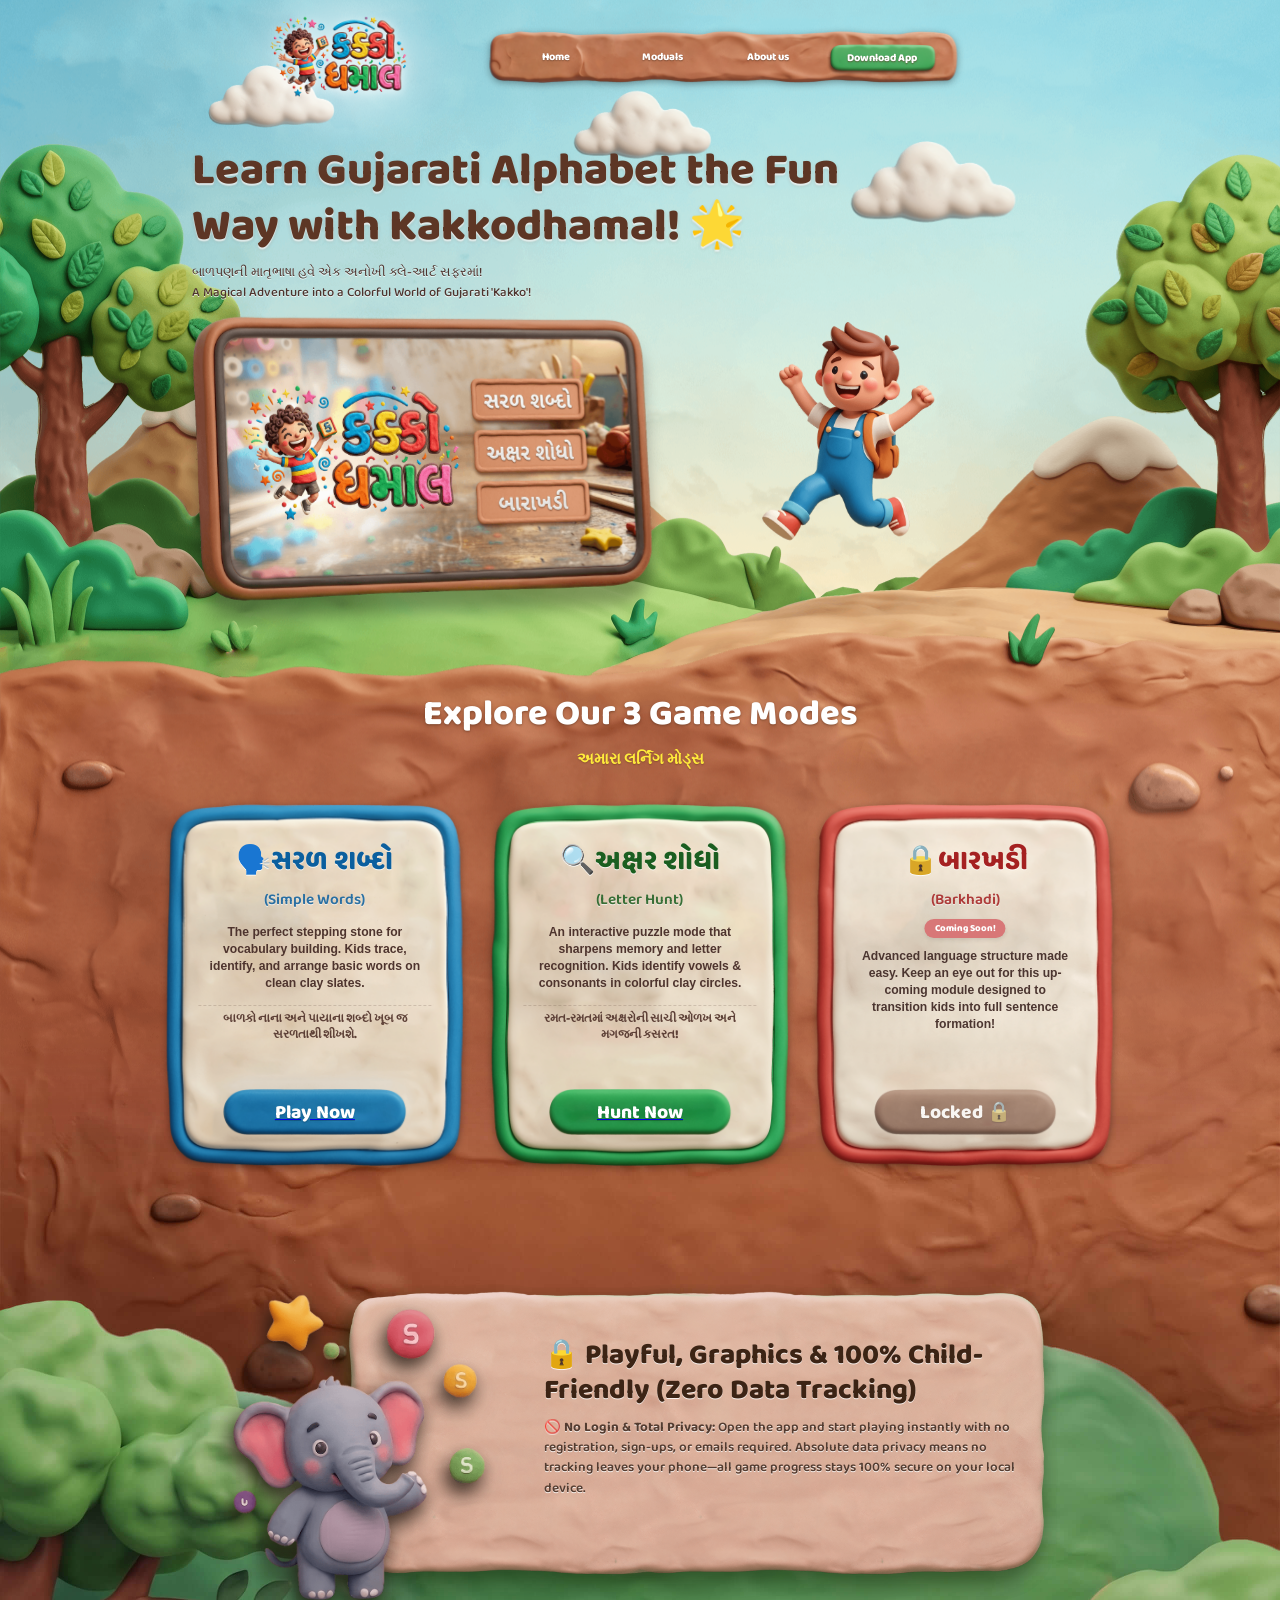
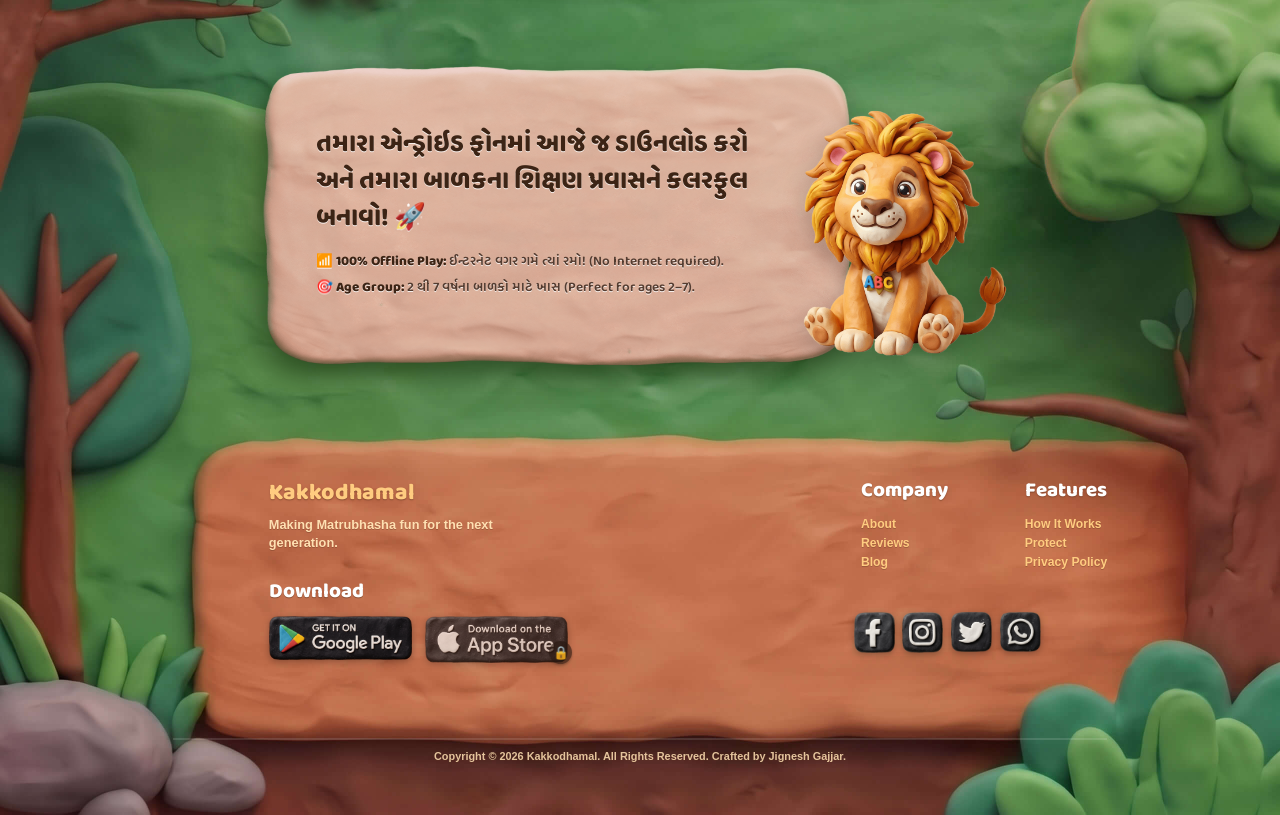
==== index.html @ 2f7b5f33 "pc all files" ====
<!DOCTYPE html>
<html lang="gu">

<head>
  <meta charset="UTF-8">
  <meta name="viewport" content="width=device-width, initial-scale=1.0">
  <title>Kakkodhamal - Gujarati Alphabet Learning</title>
  <link rel="preconnect" href="https://fonts.googleapis.com">
  <link rel="preconnect" href="https://fonts.gstatic.com" crossorigin>
  <link
    href="https://fonts.googleapis.com/css2?family=Baloo+Bhai+2:wght@600;800&family=Baloo+2:wght@600;800&display=swap"
    rel="stylesheet">
  <link rel="stylesheet" href="style.css?v=23">
</head>

<body>
  <!-- Back to Top Arrow (Sticky/Floating at Viewport Top) -->
  <a href="#site-container" class="back-to-top-arrow" aria-label="Back to home page">
    <svg viewBox="0 0 24 24" fill="none" stroke="currentColor" stroke-width="3" stroke-linecap="round" stroke-linejoin="round">
      <path d="M18 15l-6-6-6 6"/>
    </svg>
  </a>

  <!-- Main layout container centered in the page -->
  <div id="site-container">

    <!-- Zone 0: Header Container -->
    <div id="header-container">
      <!-- Logo on the left, completely outside the brown clay bar -->
      <a href="#site-container" class="header-logo-link">
        <img src="images/logo.png" alt="Kakkodhamal Logo" class="logo-img">
      </a>

      <!-- Navigation Bar (the brown clay bar) on the right -->
      <header id="navbar">
        <img src="images/header navigation bar.png" alt="Navbar Background" class="nav-bg">

        <!-- Navigation Links inside the brown bar -->
        <nav class="nav-links">
          <a href="#site-container" class="nav-item">
            <img src="images/seceted word.png" alt="Selected Background" class="nav-item-bg">
            <span class="nav-item-text">Home</span>
          </a>

          <a href="#zone-bottom" class="nav-item">
            <img src="images/seceted word.png" alt="Selected Background" class="nav-item-bg">
            <span class="nav-item-text">Moduals</span>
          </a>

          <a href="#about" class="nav-item">
            <img src="images/seceted word.png" alt="Selected Background" class="nav-item-bg">
            <span class="nav-item-text">About us</span>
          </a>

          <a href="#footer" class="nav-item download-btn">
            <img src="images/HN bar join.png" alt="Download Background" class="nav-item-bg">
            <span class="nav-item-text download-text">Download App</span>
          </a>
        </nav>
      </header>
    </div>

    <!-- Zone 1: Sky Hero Section (Background sky and clouds) -->
    <section id="zone-sky" class="parallax-section">
      <!-- Sky Background -->
      <img src="images/sky top.png" alt="Sky Background" class="sky-bg parallax-layer" data-speed-y="0.1"
        data-speed-x="0.05">

      <!-- Back Content Wrapper (Clouds behind terrains) -->
      <div class="content-wrapper back-content" id="cloud-container"></div>
    </section>

    <!-- Sky Foreground Layer (Stacked on top of Earth Section / Middle Panel) -->
    <div id="sky-foreground-container">
      <!-- Left Terrain (landscape / hills with trees) -->
      <img src="images/land 02 copy 7.png" alt="Left Terrain" class="terrain-left parallax-layer" data-speed-y="0.15"
        data-speed-x="0.08">

      <!-- Right Terrain (hill with single tree) -->
      <img src="images/Layer 25.png" alt="Right Terrain" class="terrain-right parallax-layer" data-speed-y="0.15"
        data-speed-x="0.08">

      <!-- Transition Overlay to cover the joint -->
      <img src="images/Middle Panel 2.png" alt="Clay Border Transition" class="bottom-transition-overlay parallax-layer"
        data-speed-y="0.11" data-speed-x="0.06">

      <!-- Front Content Wrapper (Frame and Boy in front of terrains) -->
      <div class="content-wrapper front-content">
        <!-- Left Side Clay Frame Wrapper -->
        <div class="tab-frame-wrap parallax-layer" data-speed-y="0.08" data-speed-x="0.04">
          <img src="images/tab-1.png" alt="Landscape Frame" class="tab-frame">
        </div>

        <!-- Hero Headline Wrapper -->
        <div class="hero-title-wrap parallax-layer" data-speed-y="0.07" data-speed-x="0.035">
          <h1 class="hero-title">Learn Gujarati Alphabet the Fun Way with Kakkodhamal! 🌟</h1>
        </div>

        <!-- Hero Sub-headline Wrapper -->
        <div class="hero-subtitle-wrap parallax-layer" data-speed-y="0.05" data-speed-x="0.025">
          <p class="hero-subtitle">બાળપણની માતૃભાષા હવે એક અનોખી ક્લે-આર્ટ સફરમાં!<br>A Magical Adventure into a
            Colorful World of Gujarati 'Kakko'!</p>
        </div>

        <!-- Jumping Boy Character Wrapper -->
        <div class="boy-char-wrap parallax-layer" data-speed-y="0.05" data-speed-x="0.03">
          <img src="images/boy 03.png" alt="Jumping Boy" class="boy-char">
        </div>
      </div>
    </div>

    <!-- Combined Zone 2 & 3: Bottom Section (Earth + Valley) -->
    <section id="zone-bottom">
      <img src="images/sec2&3.jpg" alt="Combined Bottom Background" class="bottom-bg">

      <!-- Section 2: Explore Our 3 Game Modes -->
      <div class="explore-sec">
        <h2 class="bottom-title">Explore Our 3 Game Modes</h2>
        <p class="bottom-subtitle">અમારા લર્નિંગ મોડ્સ</p>

        <div class="explore-grid">
          <!-- Card 1: Simple Words -->
          <div class="explore-card">
            <img src="images/explore/01 blue tab.png" alt="Simple Words Background" class="card-bg">
            <div class="card-inner-content">
              <h3 class="card-title blue-text">🗣️સરળ શબ્દો<br><span class="eng-sub">(Simple Words)</span></h3>
              <p class="card-body">The perfect stepping stone for vocabulary building. Kids trace, identify, and arrange
                basic words on clean clay slates.</p>
              <p class="card-hook">બાળકો નાના અને પાયાના શબ્દો ખૂબ જ સરળતાથી શીખશે.</p>
            </div>
            <a href="#play-words" class="card-btn">
              <img src="images/explore/01 blue tab button.png" alt="Play Button" class="card-btn-img">
              <span class="card-btn-text">Play Now</span>
            </a>
          </div>

          <!-- Card 2: Letter Hunt -->
          <div class="explore-card">
            <img src="images/explore/02 green tab.png" alt="Letter Hunt Background" class="card-bg">
            <div class="card-inner-content">
              <h3 class="card-title green-text">🔍અક્ષર શોધો<br><span class="eng-sub">(Letter Hunt)</span></h3>
              <p class="card-body">An interactive puzzle mode that sharpens memory and letter recognition. Kids identify
                vowels & consonants in colorful clay circles.</p>
              <p class="card-hook">રમત-રમતમાં અક્ષરોની સાચી ઓળખ અને મગજની કસરત!</p>
            </div>
            <a href="#letter-hunt" class="card-btn">
              <img src="images/explore/02 green tab button.png" alt="Hunt Button" class="card-btn-img">
              <span class="card-btn-text">Hunt Now</span>
            </a>
          </div>

          <!-- Card 3: Barkhadi (Locked) -->
          <div class="explore-card locked">
            <img src="images/explore/03 red tab.png" alt="Barkhadi Background" class="card-bg">
            <div class="card-inner-content">
              <h3 class="card-title red-text">🔒બારખડી<br><span class="eng-sub">(Barkhadi)</span></h3>
              <span class="status-badge">Coming Soon!</span>
              <p class="card-body">Advanced language structure made easy. Keep an eye out for this up-coming module
                designed to transition kids into full sentence formation!</p>
            </div>
            <div class="card-btn-disabled">
              <img src="images/explore/03 red tab button.png" alt="Coming Soon Button" class="card-btn-img">
              <span class="card-btn-text">Locked 🔒</span>
            </div>
          </div>
        </div>
      </div>


      <!-- Elephant & Owl Section (Callout) -->
      <div class="callout-sec" id="how-it-works">
        <!-- Background Panel -->
        <img src="images/explore/section 3.png" alt="Callout Background" class="callout-bg">

        <!-- Floating clay image on the left -->
        <div class="callout-images">
          <img src="images/explore/elephant.png" alt="Clay Elephant" class="elephant-img">
        </div>

        <!-- Text content on the right -->
        <div class="callout-text-block">
          <h2 class="callout-title">🔒 Playful, Graphics & 100% Child-Friendly (Zero Data Tracking)</h2>
          <p class="callout-body">🚫 <strong>No Login & Total Privacy:</strong> Open the app and start playing instantly
            with no registration, sign-ups, or emails required. Absolute data privacy means no tracking leaves your
            phone—all game progress stays 100% secure on your local device.</p>
        </div>
      </div>

      <!-- Valley Foreground Wrapper -->
      <div class="valley-wrapper" id="download">
        <!-- Center Content Card with Text -->
        <div class="valley-card-container">
          <img src="images/tab.png" alt="Content Card Background" class="valley-card-bg">
          <div class="valley-card-text">
            <h2 class="valley-card-title">તમારા એન્ડ્રોઇડ ફોનમાં આજે જ ડાઉનલોડ કરો અને તમારા બાળકના શિક્ષણ પ્રવાસને
              કલરફુલ બનાવો! 🚀</h2>
            <div class="valley-card-subtitle">
              <p class="subtitle-item">📶 <strong>100% Offline Play:</strong> ઈન્ટરનેટ વગર ગમે ત્યાં રમો! (No Internet
                required).</p>
              <p class="subtitle-item">🎯 <strong>Age Group:</strong> 2 થી 7 વર્ષના બાળકો માટે ખાસ (Perfect for ages
                2–7).</p>
            </div>
          </div>
        </div>

        <!-- Floating Clay Lion Mascot on the right -->
        <img src="images/clay_lion_1782195062534.png" alt="Clay Lion" class="valley-lion-img">
      </div>



      <!-- Footer Section -->
      <footer id="footer" class="site-footer">
        <div class="footer-top">
          <!-- Brand Column -->
          <div class="footer-brand-col">
            <h3 class="footer-brand-title">Kakkodhamal</h3>
            <p class="footer-brand-desc">Making Matrubhasha fun for the next generation.</p>
            
            <!-- Store Download Buttons -->
            <div class="footer-download-section">
              <h4 class="download-title">Download</h4>
              <div class="download-buttons">
                <a href="#download-google-play" class="download-btn-link">
                  <img src="images/explore/play store.png" alt="Get it on Google Play" class="store-btn-img">
                </a>
                <a class="download-btn-link locked" aria-label="App Store download currently locked">
                  <img src="images/explore/app store.png" alt="Download on the App Store" class="store-btn-img">
                  <span class="store-lock-badge">🔒</span>
                </a>
              </div>
            </div>
          </div>
          
          <!-- Menu Columns & Social Links -->
          <div class="footer-menu-cols">
            <div class="footer-links-grid">
              <!-- Company -->
              <div class="footer-col">
                <h4 class="footer-col-title">Company</h4>
                <a href="#about" class="footer-link">About</a>
                <a href="#reviews" class="footer-link">Reviews</a>
                <a href="#blog" class="footer-link">Blog</a>
              </div>
              
              <!-- Features -->
              <div class="footer-col">
                <h4 class="footer-col-title">Features</h4>
                <a href="#how-it-works" class="footer-link">How It Works</a>
                <a href="#protect" class="footer-link">Protect</a>
                <a href="#privacy" class="footer-link">Privacy Policy</a>
              </div>
            </div>
            
            <!-- Social Media Section -->
            <div class="footer-social-section">
              <a href="https://facebook.com" target="_blank" rel="noopener noreferrer" class="social-link-item">
                <img src="images/explore/FB.png" alt="Facebook">
              </a>
              <a href="https://instagram.com" target="_blank" rel="noopener noreferrer" class="social-link-item">
                <img src="images/explore/Insta.png" alt="Instagram">
              </a>
              <a href="https://x.com" target="_blank" rel="noopener noreferrer" class="social-link-item">
                <img src="images/explore/X.png" alt="X">
              </a>
              <a href="https://whatsapp.com" target="_blank" rel="noopener noreferrer" class="social-link-item">
                <img src="images/explore/WTS.png" alt="WhatsApp">
              </a>
            </div>
          </div>
        </div>

        <!-- Bottom copyright -->
        <div class="footer-bottom">
          <div class="footer-divider"></div>
          <p class="copyright-text">Copyright © 2026 Kakkodhamal. All Rights Reserved. Crafted by Jignesh Gajjar.</p>
        </div>
      </footer>
    </section>



  </div>

  <!-- About Us Popup Modal -->
  <div id="about-popup" class="popup-overlay">
    <div class="popup-card">
      <img src="images/tab.png" alt="Popup Background" class="popup-bg">
      <button id="close-popup" class="popup-close-btn" aria-label="Close popup">&times;</button>
      <div class="popup-content">
        <h2 class="popup-title">🧱 About Us (અમારા વિશે)</h2>
        <div class="popup-scroll-area">
          <p class="popup-body"><strong>કક્કો ધમાલ (Kakkodhamal)</strong> એ માત્ર એક ગેમ નથી, પણ બાળકોને તેમની માતૃભાષા સાથે જોડવાનો એક અનોખો પ્રયાસ છે. અમે ડિજિટલ સ્ક્રીન ટાઈમને અર્થપૂર્ણ લર્નિંગ ટાઈમમાં બદલવા માંગીએ છીએ.</p>
          
          <div class="popup-section">
            <h4 class="popup-section-title">🎯 અમારો હેતુ (Our Mission)</h4>
            <p class="popup-section-body">આજના ડિજિટલ યુગમાં બાળકો સરળતાથી, સુરક્ષિત રીતે અને રમતા રમતા શુદ્ધ ગુજરાતી ભાષા શીખી શકે તેવું વાતાવરણ પૂરું પાડવું.</p>
          </div>
          
          <div class="popup-section">
            <h4 class="popup-section-title">🎨 યુનિક ક્લે-આર્ટ સ્ટાઈલ (Unique Clay-Art Style)</h4>
            <p class="popup-section-body">એપ્લિકેશનના દરેક અક્ષરો અને પાત્રોને વાસ્તવિક પ્લે-ડોહ (Playdough) જેવો અહેસાસ આપવા માટે ખાસ 3D ક્લે-આર્ટ શૈલીમાં તૈયાર કરવામાં આવ્યા છે, જે બાળકોની કલ્પનાશક્તિને ખીલવે છે.</p>
          </div>
          
          <div class="popup-section">
            <h4 class="popup-section-title">🔒 સંપૂર્ણ સુરક્ષિત (100% Child-Safe)</h4>
            <p class="popup-section-body">કોઈ લોગ-ઈન નહીં, કોઈ ડેટા ટ્રેકિંગ નહીં અને કોઈ એડ્સ નહીં! બાળકો માટે તદ્દન સુરક્ષિત અને ઈન્ટરનેટ વગર (Offline) પણ ચાલે તેવી એક અનોખી શૈક્ષણિક એપ.</p>
          </div>
          
          <p class="popup-footer-text">અક્ષરોની આ કલરફુલ અને મનોરંજક સફરમાં તમારા બાળક સાથે જોડાઓ! 🚀</p>
        </div>
      </div>
    </div>
  </div>

  <!-- Privacy Policy Full-Page Modal -->
  <div id="privacy-popup" class="privacy-overlay">
    <div class="privacy-card">
      <button id="close-privacy" class="privacy-close-btn" aria-label="Close privacy policy">&times;</button>
      <div class="privacy-content">
        <h1 class="privacy-title">Privacy Policy for Kakko Dhamal</h1>
        <p class="privacy-date">Last Updated: June 26, 2026</p>
        
        <div class="privacy-scroll-area">
          <p class="privacy-intro">Kakko Dhamal ("we," "our," or "us") is committed to protecting the privacy of our users, especially young children. This Privacy Policy explains how we handle information in connection with our mobile application, Kakko Dhamal (the "App").</p>
          <p class="privacy-intro">Because our App is designed specifically for children, we take extra precautions to protect their safety and privacy online. We strictly adhere to Google Play’s Families Policy and applicable child protection regulations.</p>
          
          <div class="privacy-section">
            <h2 class="privacy-section-title">1. Information We Do Not Collect (Children's Privacy)</h2>
            <p class="privacy-section-body">Kakko Dhamal is designed strictly as a safe, family-friendly educational game for kids.</p>
            <p class="privacy-section-body"><strong>No Personal Data:</strong> We do not knowingly collect, store, or solicit any personally identifiable information (such as names, email addresses, phone numbers, or precise physical locations) from children.</p>
            <p class="privacy-section-body"><strong>No Personalized Ads Data:</strong> Because our app targets children, we explicitly disable the tracking of the Android Advertising Identifier (AAID) and do not pass any user-tracking data to ad networks.</p>
            <p class="privacy-section-body"><strong>No Account Creation:</strong> Children can play the entire app without creating an account or logging in.</p>
          </div>
          
          <div class="privacy-section">
            <h2 class="privacy-section-title">2. Information Collected Automatically</h2>
            <p class="privacy-section-body">To help us maintain the gaming experience, provide sound effects, and track progression milestones, the App processes minimal, non-personal technical data:</p>
            <p class="privacy-section-body"><strong>Local Game Progress:</strong> Your child's unlocked levels and simple words mastered are stored locally right on your Android device. This data stays on your device and is never uploaded to an external server. No scores or high scores are tracked or stored anywhere.</p>
            <p class="privacy-section-body"><strong>Device Performance Information:</strong> We may use standard anonymized operational tools (such as Google Play Console analytics) to review crashes or bugs. This information contains no personal data and is only used to maintain technical stability.</p>
          </div>
          
          <div class="privacy-section">
            <h2 class="privacy-section-title">3. Third-Party Services & Advertising</h2>
            <p class="privacy-section-body">To help keep this educational app free to use, we display limited, child-safe advertisements. We enforce strict safety measures to keep the workspace secure and distraction-free for children:</p>
            <p class="privacy-section-body"><strong>Strict "G" Content Rating:</strong> We only request contextual ads with a maximum content rating of G (General Audience). The ad content is filtered to ensure it is completely safe and appropriate for young children.</p>
            <p class="privacy-section-body"><strong>No Behavioral or Targeted Advertising:</strong> All personalized ads, interest-based tracking, and remarketing are entirely disabled. Ads are served purely based on the context of the app, not your child’s history.</p>
            <p class="privacy-section-body"><strong>Families Self-Certified Ad Networks:</strong> We only use Google Play Self-Certified Ads SDKs (such as Google AdMob configured for child-directed treatment). These providers may process non-personal data—such as ad impressions, clicks, and basic usage data—purely for operational purposes like ad frequency capping and fraud detection.</p>
            <p class="privacy-section-body"><strong>External Links:</strong> Any functional external links (such as a link to rate us on the Play Store) or ad-click destinations are secured behind an adult-gated parental control mechanism to prevent accidental navigation by children.</p>
          </div>
          
          <div class="privacy-section">
            <h2 class="privacy-section-title">4. Data Retention and Security</h2>
            <p class="privacy-section-body">Since we do not collect personal information, we do not store personal data on external cloud servers. All gameplay progression lives directly within the App storage on your physical device. If you delete or clear the App cache from your device settings, your local progress data will be permanently removed.</p>
          </div>
          
          <div class="privacy-section">
            <h2 class="privacy-section-title">5. Changes to This Privacy Policy</h2>
            <p class="privacy-section-body">We may update our Privacy Policy from time to time to align with new feature releases or regulatory changes. We encourage parents to periodically review this page for any updates.</p>
          </div>
          
          <div class="privacy-section">
            <h2 class="privacy-section-title">6. Contact Us</h2>
            <p class="privacy-section-body">If you have any questions or feedback regarding this Privacy Policy or our child-safety practices, please contact us at:</p>
            <p class="privacy-section-body"><strong>Email:</strong> <a href="mailto:hello.kakkodhamaal@gmail.com">hello.kakkodhamaal@gmail.com</a></p>
            <p class="privacy-section-body"><strong>Location:</strong> Ahmedabad, Gujarat, India</p>
          </div>
          
          <p class="privacy-footer-note">અક્ષરોની આ કલરફુલ અને મનોરંજક સફરમાં તમારા બાળક સાથે જોડાઓ! 🚀</p>
        </div>
      </div>
    </div>
  </div>

  <script src="app.js?v=20"></script>
</body>

</html>
---- style.css ----
/* Custom Premium Styling for Kakkodhamal Website */

/* Reset & Base Styles */
* {
  box-sizing: border-box;
  margin: 0;
  padding: 0;
}

html {
  overflow-y: scroll;
  /* Forces custom scrollbar on viewport */
  overflow-x: hidden;
  scroll-behavior: smooth;
}

body {
  margin: 0;
  padding: 0;
  overflow: visible;
  /* Prevents body from creating a second scrollbar */
  background-color: #87d2e3;
  /* Sky blue background */
  font-family: 'Outfit', 'Inter', system-ui, -apple-system, sans-serif;
  color: #3e2723;
}

/* Custom Scrollbar - Clay themed */
::-webkit-scrollbar {
  width: 14px;
}

::-webkit-scrollbar-track {
  background: #b2ebf2;
}

::-webkit-scrollbar-thumb {
  background: #a1887f;
  border-radius: 7px;
  border: 3px solid #b2ebf2;
}

::-webkit-scrollbar-thumb:hover {
  background: #8d6e63;
}

/* Main Site Container - Full width to prevent side gaps */
#site-container {
  width: 100%;
  margin: 0;
  position: relative;
  background-color: transparent;
}

/* Center container wrapper for 100% scale content alignment */
.content-wrapper {
  width: 100%;
  height: 100%;
  position: absolute;
  left: 0;
  top: 0;
  bottom: 0;
}

.back-content {
  z-index: 1;
}

.front-content {
  z-index: 5;
}

/* Zone 0: Header Container */
#header-container {
  position: absolute;
  left: 50%;
  top: 1.2vw;
  transform: translateX(-50%);
  width: 59vw;
  /* Reduced from 68vw to reduce gap between logo and navbar */
  max-width: 98%;
  display: flex;
  align-items: center;
  justify-content: space-between;
  z-index: 100;
}

.header-logo-link {
  width: 12vw;
  /* Scaled down from 13.5vw */
  aspect-ratio: 1380 / 752;
  display: block;
  transition: transform 0.25s cubic-bezier(0.175, 0.885, 0.32, 1.275);
}

.header-logo-link:hover {
  transform: scale(1.06) rotate(-1deg);
}

.logo-img {
  width: 100%;
  height: 100%;
  display: block;
  object-fit: contain;
  filter: drop-shadow(0 0.1vw 3vw rgba(255, 255, 255, 0.95)) drop-shadow(0 0.2vw 0.4vw rgba(255, 255, 255, 0.8));
}

#navbar {
  position: relative;
  width: 43vw;
  /* Scaled down from 51vw to reduce size and item gaps */
  aspect-ratio: 2296 / 216;
  background-color: transparent;
}

.nav-bg {
  position: absolute;
  left: 4%;
  top: 0;
  width: 85%;
  height: 100%;
  pointer-events: none;
  filter: drop-shadow(0 0.2vw 0.3vw rgba(0, 0, 0, 0.35));
}

.nav-links {
  position: absolute;
  left: -2%;
  right: 5%;
  top: 50%;
  transform: translateY(-50%);
  height: 100%;
  display: flex;
  align-items: center;
  justify-content: center;
  gap: 3vw;
  /* ADJUST THIS VALUE to increase or decrease the spacing between menu items */
  z-index: 102;
}

.nav-item {
  position: relative;
  display: inline-flex;
  align-items: center;
  justify-content: center;
  height: 72%;
  aspect-ratio: 281 / 155;
  text-decoration: none;
  font-family: 'Baloo Bhai 2', 'Baloo 2', 'Nunito', sans-serif;
  font-weight: 800;
  color: #ffffff;
  font-size: 0.85vw;
  /* Adjusted down from 1vw for the new smaller scale */
  text-shadow: 0 0.08vw 0.12vw rgba(90, 50, 30, 0.6);
  cursor: pointer;
  transition: transform 0.25s cubic-bezier(0.175, 0.885, 0.32, 1.275);
}

.nav-item:hover {
  transform: scale(1.08);
}

.nav-item:active {
  transform: scale(0.95);
}

.nav-item.download-btn {
  height: 64%;
  aspect-ratio: 345 / 137;
  top: 0.18vw;
}

.nav-item-bg {
  position: absolute;
  left: 1;
  top: 1;
  width: 130%;
  height: 130%;
  pointer-events: none;
  object-fit: contain;
  z-index: 1;
}

/* Hide pressed well background by default for regular links */
.nav-item:not(.download-btn) .nav-item-bg {
  opacity: 0;
  transition: opacity 0.2s ease;
}

/* Show pressed well background on hover */
.nav-item:not(.download-btn):hover .nav-item-bg {
  opacity: 1;
}

.nav-item-text {
  position: relative;
  z-index: 2;
  margin-top: -0vw;
  /* fine-tune vertical centering on clay background */
}

.download-text {
  margin-top: -0.25vw;
}

/* Zone 1: Sky Hero Section */
#zone-sky {
  position: relative;
  width: 100%;
  height: auto;
  aspect-ratio: 2560 / 1460;
  /* Proportional scale height based on width */
  overflow: hidden;
  z-index: 1;
  /* Kept behind Middle Panel to avoid blue sky background overlap */
  background-color: #87d2e3;
}

/* Sky Foreground Layer Container (stacked in front of Middle Panel) */
#sky-foreground-container {
  position: absolute;
  left: 0;
  top: 0;
  width: 100%;
  height: auto;
  aspect-ratio: 2560 / 1460;
  pointer-events: none;
  /* Let clicks pass through to Middle Panel */
  z-index: 12;
  /* Between Middle Panel (10) and Valley (20) */
  /* overflow: visible to allow transition overlay to extend below the sky boundary */
}

.sky-bg {
  position: absolute;
  left: 50%;
  top: 0;
  transform: translateX(-50%);
  width: 100%;
  height: 86%;
  object-fit: cover;
  z-index: 0;
  pointer-events: none;
  will-change: transform;
}

/* Dynamic Clouds */
.dynamic-cloud {
  position: absolute;
  pointer-events: none;
  z-index: 1;
  will-change: transform;
}

/* Left Side Clay Frame Wrapper */
.tab-frame-wrap {
  position: absolute;
  left: 15%;
  /* Shifted right to match the red box */
  top: 45%;
  /* Shifted down to match the red box */
  width: 35.957%;
  /* 70% of natural width */
  height: 38.884%;
  /* 70% of natural height */
  z-index: 2;
  pointer-events: auto;
  /* Clickable elements inside the wrapper */
}

/* Left Side Clay Frame Image */
.tab-frame {
  width: 100%;
  height: 100%;
  display: block;
  filter: drop-shadow(0 1.5vw .6vw rgba(0, 0, 0, 0.3));
  will-change: transform;
  animation: frameBob 5s ease-in-out infinite;
}

@keyframes frameBob {

  0%,
  100% {
    transform: translateY(0);
  }

  50% {
    transform: translateY(-1.5%);
  }
}

/* Terrain Layers */
.terrain-left {
  position: absolute;
  left: 0;
  bottom: 0;
  width: 88.125%;
  /* Responsive width */
  height: 77.123%;
  /* Responsive height */
  z-index: 3;
  pointer-events: none;
}

.terrain-right {
  position: absolute;
  right: 0;
  bottom: 0;
  width: 57.148%;
  /* Responsive width */
  height: 75.753%;
  /* Responsive height */
  z-index: 4;
  pointer-events: none;
}

@keyframes treeSwayLeft {

  0%,
  100% {
    transform: rotate(0deg) skewX(0deg);
  }

  50% {
    transform: rotate(0.6deg) skewX(0.3deg);
  }
}

@keyframes treeSwayRight {

  0%,
  100% {
    transform: rotate(0deg) skewX(0deg);
  }

  50% {
    transform: rotate(-0.5deg) skewX(-0.25deg);
  }
}

/* Boy Character Wrapper */
.boy-char-wrap {
  position: absolute;
  right: 27%;
  /* Shifted left to match the yellow outline */
  bottom: 25%;
  /* Raised higher up the slope */
  width: 13.508%;
  /* 70% of natural width */
  height: 29.966%;
  /* 70% of natural height */
  z-index: 5;
  pointer-events: auto;
  /* Clickable elements inside the wrapper */
}

/* Boy Character Image */
.boy-char {
  width: 100%;
  height: 100%;
  display: block;
  transform-origin: bottom center;
  animation: boyBounce 2.8s ease-in-out infinite;
  will-change: transform;
}

@keyframes boyBounce {

  0%,
  100% {
    transform: translateY(0) scaleY(1) scaleX(1);
  }

  42% {
    transform: translateY(-8%) scaleY(1.03) scaleX(0.98);
  }

  50% {
    transform: translateY(-9%) scaleY(1.01) scaleX(0.99);
  }

  58% {
    transform: translateY(-8%) scaleY(0.99) scaleX(1.01);
  }

  92% {
    transform: translateY(0) scaleY(0.95) scaleX(1.04);
    /* Squash slightly on landing */
  }
}

/* Combined Zone 2 & 3: Bottom Section (Earth + Valley) */
#zone-bottom {
  position: relative;
  width: 100%;
  height: auto;
  aspect-ratio: 2560 / 3550;
  /* Proportional scaling for sec2&3.jpg (2560x3550) */
  margin-top: -7%;
  /* Proportional overlap with sky hero section */
  z-index: auto;
  overflow: hidden;
}

.bottom-bg {
  position: relative;
  display: block;
  width: 100%;
  height: auto;
  z-index: 0;
  pointer-events: none;
}

.bottom-transition-overlay {
  position: absolute;
  left: 0;
  bottom: -36.3vw;
  /* Pushed down to overlap Section 2 and a little bit more of Section 1 */
  width: 100%;
  height: auto;
  aspect-ratio: 2560 / 1130;
  z-index: 10;
  /* Stacked on top of terrains (3, 4) but behind front content (15) */
  pointer-events: none;
  will-change: transform;
}

.valley-wrapper {
  position: absolute;
  left: 0;
  bottom: 0;
  width: 100%;
  height: 55%;
  /* Covers the bottom valley portion */
  pointer-events: none;
  z-index: 20;
}

.valley-card-container {
  position: absolute;
  left: 43%;
  transform: translateX(-50%);
  top: 22%;
  width: 50.8%;
  /* Reduced from 77.6% by 50% */
  height: auto;
  aspect-ratio: 2000 / 1071;
  z-index: 22;
  display: flex;
  align-items: center;
  justify-content: center;
}

.valley-card-bg {
  position: absolute;
  left: 0;
  top: 0;
  width: 100%;
  height: 100%;
  object-fit: fill;
  z-index: 1;
  pointer-events: none;
}

.valley-card-text {
  position: relative;
  z-index: 2;
  width: 72%;
  /* Stays inside the clay card border */
  display: flex;
  flex-direction: column;
  align-items: flex-start;
  margin-top: -2.5vw;
  /* Shift up to reduce the top gap */
}

.valley-card-title {
  font-family: 'Baloo Bhai 2', 'Baloo 2', sans-serif;
  font-weight: 800;
  font-size: 2vw;
  /* Perfectly balanced for the 38.8vw card */
  color: #3c2415;
  /* Warm deep clay brown */
  line-height: 1.45;
  text-align: left;
  text-shadow: 0 0.05vw 0.05vw rgba(255, 255, 255, 0.8);
  margin-bottom: 1.2vw;
}

.valley-card-subtitle {
  display: flex;
  flex-direction: column;
  gap: 0.6vw;
  align-items: flex-start;
  /* Left align the bullets for a clean list layout */
  width: 100%;
  padding-left: vw;
  /* Align nicely inside the border */
}

.subtitle-item {
  font-family: 'Baloo Bhai 2', 'Baloo 2', 'Nunito', sans-serif;
  font-weight: 600;
  font-size: 1.05vw;
  /* Slightly smaller for subtitle hierarchy */
  color: #543c30;
  /* Medium-dark clay brown */
  line-height: 1.4;
  text-shadow: 0 0.05vw 0.05vw rgba(255, 255, 255, 0.8);
  text-align: left;
}

.subtitle-item strong {
  color: #3c2415;
  /* Darker brown for bold parts */
  font-weight: 800;
}

@keyframes cardFloat {

  0%,
  100% {
    transform: translate(-50%, 0);
  }

  50% {
    transform: translate(-50%, -1.5%);
  }
}

.valley-left-tree {
  position: absolute;
  left: -1%;
  bottom: 65%;
  width: 22.295%;
  /* Reduced from 34.3% by 35% (Increased by 30% from 17.15%) */
  height: 40.2272%;
  /* Reduced from 61.888% by 35% (Increased by 30% from 30.944%) */
  z-index: 25;
  pointer-events: none;
  transform-origin: bottom left;
  animation: treeSwayLeft 16s ease-in-out infinite;
  will-change: transform;
}

.valley-right-tree {
  position: absolute;
  right: -1%;
  bottom: 0%;
  width: 30.5625%;
  /* Reduced from 40.75% by 25% (Increased by 50% from 20.375%) */
  height: 81.15%;
  /* Reduced from 108.2% by 25% (Increased by 50% from 54.1%) */
  z-index: 25;
  pointer-events: none;
  transform-origin: top right;
  animation: treeSwayRight 13s ease-in-out infinite;
  will-change: transform;
}



/* Cursor Sparkles (Gujarati Characters) */
.sparkle-particle {
  position: absolute;
  pointer-events: none;
  font-size: 24px;
  font-weight: bold;
  color: #fff;
  text-shadow: 0 0 8px rgba(255, 255, 255, 0.8), 0 0 15px rgba(255, 152, 0, 0.6);
  z-index: 9999;
  will-change: transform, opacity;
  animation: particleFade 1s forwards ease-out;
}

@keyframes particleFade {
  0% {
    transform: translate(-50%, -50%) scale(0.5) rotate(0deg);
    opacity: 1;
  }

  100% {
    transform: translate(-50%, -120px) scale(1.5) rotate(180deg);
    opacity: 0;
  }
}

/* Page Splash Loading Screen */
#splash-screen {
  position: fixed;
  inset: 0;
  background-color: #5bb2c7;
  display: flex;
  justify-content: center;
  align-items: center;
  z-index: 99999;
  transition: opacity 0.8s ease-in-out;
}

.splash-content {
  text-align: center;
}

.splash-circle {
  width: 120px;
  height: 120px;
  border: 10px solid #a1887f;
  border-top: 10px solid #ffcc80;
  border-radius: 50%;
  animation: spin 1.2s linear infinite;
  box-shadow: 0 0 20px rgba(0, 0, 0, 0.15);
}

@keyframes spin {
  0% {
    transform: rotate(0deg);
  }

  100% {
    transform: rotate(360deg);
  }
}

/* Hero Headline & Sub-headline overlay styling */
.hero-title-wrap {
  position: absolute;
  left: 15%;
  top: 12vw;
  width: 54%;
  z-index: 6;
  pointer-events: auto;
  /* Allow text selection/clicks */
}

.hero-subtitle-wrap {
  position: absolute;
  left: 15%;
  top: 21.2vw;
  width: 54%;
  z-index: 6;
  pointer-events: auto;
  /* Allow text selection/clicks */
}

.hero-title {
  font-family: 'Baloo 2', sans-serif;
  font-weight: 1000;
  font-size: 3.5vw;
  line-height: 1.25;
  color: #5d3625;
  /* Warm clay brown */
  text-shadow: 0 0.1vw 0.1vw rgba(255, 255, 255, 0.7), 0 0.15vw 0.3vw rgba(90, 50, 30, 0.2);
}

.hero-subtitle {
  font-family: 'Baloo 2', 'Nunito', sans-serif;
  font-weight: 500;
  font-size: 1vw;
  line-height: 1.5;
  color: #4e342e;
  /* Darker clay brown for legibility */
  text-shadow: 0 0.05vw 0.05vw rgba(255, 255, 255, 0.8);
}

/* ==========================================
   ZONE 2 & 3: BOTTOM SECTION INNER STYLINGS
   ========================================== */


/* Elephant & Owl Callout Section */
.callout-sec {
  position: absolute;
  top: 50vw;
  left: 54%;
  transform: translateX(-50%);
  width: 58vw;
  /* Scaled down further to fit perfectly and create spacing */
  height: 25.7vw;
  /* Matches the 2.26 aspect ratio of section 3.png (58vw / 2.26 = 25.7vw) to prevent stretching */
  z-index: 15;
  display: flex;
  align-items: center;
  justify-content: space-between;
}

.callout-bg {
  position: absolute;
  left: 0;
  top: 0;
  width: 100%;
  height: 100%;
  object-fit: fill;
  /* Matches exact aspect ratio of callout-sec, so fill is correct and non-stretching */
  z-index: 1;
  pointer-events: none;
}

.callout-images {
  position: absolute;
  left: 0;
  top: 0;
  width: 100%;
  height: 100%;
  z-index: 2;
  pointer-events: none;
}

.elephant-img {
  position: absolute;
  left: -8.5vw;
  /* Adjusted left offset to keep the tree trunk anchored near the viewport edge */
  top: 0.5vw;
  /* Positioned nicely on the branch structure */
  width: 22.5vw;
  /* Proportionally scaled down relative to 58vw card width */
  height: auto;
  z-index: 11;
  filter: drop-shadow(0 8px 12px rgba(0, 0, 0, 0.15));
  animation: elephantFloat 6s ease-in-out infinite;
  pointer-events: none;
}

@keyframes elephantFloat {

  0%,
  100% {
    transform: translateY(0) rotate(0deg);
  }

  50% {
    transform: translateY(-0.6vw) rotate(0.5deg);
    /* Slightly gentler float for composite illustration */
  }
}

.callout-text-block {
  position: absolute;
  right: 3.5vw;
  /* Margin from right edge of card */
  top: 42%;
  /* Shifted up from 50% to reduce the top gap */
  transform: translateY(-50%);
  /* Centered vertically */
  width: 37vw;
  /* Spans leftward, leaving enough space for the elephant and pills */
  display: flex;
  flex-direction: column;
  align-items: flex-start;
  gap: 0.8vw;
  /* Tightened gap for scaled card */
  text-align: left;
  z-index: 2;
}

.callout-title {
  font-family: 'Baloo 2', sans-serif;
  font-weight: 800;
  font-size: 2.2vw;
  /* Increased relative size to make it look bigger and prominent */
  color: #3c2415;
  /* Warm deep clay brown */
  line-height: 1.25;
  text-shadow: 0 0.05vw 0.05vw rgba(255, 255, 255, 0.8);
}

.callout-body {
  font-family: 'Baloo 2', 'Nunito', sans-serif;
  font-weight: 600;
  font-size: 1.05vw;
  /* Increased relative size to make it look bigger and prominent */
  color: #543c30;
  /* Medium-dark clay brown */
  line-height: 1.5;
  text-shadow: 0 0.05vw 0.05vw rgba(255, 255, 255, 0.8);
}

/* Lion Banner Section */
.lion-banner-sec {
  position: absolute;
  top: 109vw;
  left: 7%;
  width: 86%;
  height: 15vw;
  z-index: 15;
  display: flex;
  align-items: center;
  justify-content: center;
  /* Center text block horizontally */
}

.valley-lion-img {
  position: absolute;
  right: 19vw;
  /* Offset to the right of the Section 4 card */
  top: 19vw;
  /* Vertically aligned with Section 4 card */
  width: 23vw;
  height: 23vw;
  z-index: 23;
  filter: drop-shadow(0 8px 12px rgba(0, 0, 0, 0.2));
  animation: lionFloat 5s ease-in-out infinite;
  pointer-events: none;
}

@keyframes lionFloat {

  0%,
  100% {
    transform: translateY(0) rotate(0deg);
  }

  50% {
    transform: translateY(-0.7vw) rotate(-1.5deg);
  }
}

.lion-text-block {
  width: 85%;
  display: flex;
  flex-direction: column;
  align-items: center;
  /* Center elements vertically/horizontally */
  gap: 0.4vw;
  text-align: center;
  /* Center text align */
}

.lion-title {
  font-family: 'Baloo 2', sans-serif;
  font-weight: 800;
  font-size: 2.1vw;
  color: #ffffff;
  text-shadow: 0 0.1vw 0.2vw rgba(90, 50, 30, 0.6);
}

.lion-body {
  font-family: 'Baloo 2', 'Nunito', sans-serif;
  font-weight: 600;
  font-size: 1.15vw;
  color: #ffe0b2;
  line-height: 1.45;
  text-shadow: 0 0.08vw 0.1vw rgba(90, 50, 30, 0.4);
}

/* Footer Section */
.site-footer {
  position: absolute;
  top: 111vw;
  /* Shifted up to place brand and links inside the clay banner */
  left: 7%;
  width: 86%;
  height: 25vw;
  /* Increased height so copyright stays at the bottom of the page */
  z-index: 15;
  display: flex;
  flex-direction: column;
  justify-content: space-between;
  padding: 1vw 6.5vw 1.5vw 6.5vw;
  /* Side padding pushes content inside the red boxes of the clay banner */
}

.footer-top {
  display: flex;
  justify-content: space-between;
  align-items: flex-start;
}

.footer-brand-col {
  width: 40%;
  text-align: left;
  padding-left: 7.5vw;
  /* Push the branding text further right to align inside the clay banner */
}

.footer-brand-title {
  font-family: 'Baloo 2', sans-serif;
  font-weight: 800;
  font-size: 1.8vw;
  color: #ffcc80;
  /* Golden cream color */
  text-shadow: 0 0.08vw 0.1vw rgba(90, 50, 30, 0.5);
  margin-bottom: 0.4vw;
}

.footer-brand-desc {
  font-family: 'Nunito', sans-serif;
  font-weight: 600;
  font-size: 1vw;
  color: #ffe0b2;
  line-height: 1.4;
  text-shadow: 0 0.05vw 0.05vw rgba(90, 50, 30, 0.3);
}

.footer-menu-cols {
  width: 50%;
  display: flex;
  flex-direction: column;
  align-items: flex-end;
  /* Align links and social icons to the right */
  gap: 1.8vw;
  /* Vertical spacing between links grid and social section */
}

.footer-links-grid {
  display: flex;
  justify-content: flex-end;
  gap: 6vw;
  width: 100%;
}

.footer-download-section {
  margin-top: 1.8vw;
}

.download-title {
  font-family: 'Baloo 2', sans-serif;
  font-weight: 800;
  font-size: 1.6vw;
  color: #ffffff;
  /* Dark brown clay color to match headings in card */
  margin-bottom: 0.6vw;
  text-shadow: 0 0.05vw 0.05vw rgba(90, 50, 30, 0.5);
  text-align: left;
}

.download-buttons {
  display: flex;
  gap: 1vw;
}

.download-btn-link {
  position: relative;
  display: block;
}

.download-btn-link.locked {
  cursor: not-allowed;
  opacity: 0.8;
  /* 80% opacity for locked state */
}

.download-btn-link.locked .store-btn-img {
  filter: saturate(0.65) drop-shadow(0 0.2vw 0.3vw rgba(0, 0, 0, 0.3));
  pointer-events: none;
}

.download-btn-link.locked .store-btn-img:hover {
  transform: none;
  /* Disable pop-up hover effect for locked store button */
}

.store-lock-badge {
  position: absolute;
  right: -0.3vw;
  top: 2vw;
  font-size: 1vw;
  background: rgba(0, 0, 0, 0.6);
  color: white;
  width: 1.8vw;
  height: 1.8vw;
  border-radius: 50%;
  display: flex;
  align-items: center;
  justify-content: center;
  box-shadow: 0 0.1vw 0.2vw rgba(0, 0, 0, 0.3);
  z-index: 2;
  pointer-events: none;
}

.store-btn-img {
  width: 11.2vw;
  /* Fits side-by-side perfectly in the 40% column */
  height: auto;
  display: block;
  transition: transform 0.25s cubic-bezier(0.175, 0.885, 0.32, 1.275);
  filter: drop-shadow(0 0.2vw 0.3vw rgba(0, 0, 0, 0.3));
}

.store-btn-img:hover {
  transform: scale(1.05) translateY(-0.1vw);
}

.footer-social-section {
  display: flex;
  gap: 0.6vw;
  /* Small gap between icons to match the mockup */
  justify-content: flex-end;
  margin-top: 1.5vw;
  /* Vertically aligns the top of the social icons with the top of the store buttons */
  padding-right: 5.2vw;
  /* Shifts the group to the left to align under the columns */
}

.social-link-item img {
  width: 3.2vw;
  /* Sized to match the height of the store buttons */
  height: auto;
  display: block;
  transition: transform 0.25s cubic-bezier(0.175, 0.885, 0.32, 1.275);
  filter: drop-shadow(0 0.2vw 0.3vw rgba(0, 0, 0, 0.3));
}

.social-link-item img:hover {
  transform: scale(1.08) translateY(-0.1vw);
}

.footer-col {
  display: flex;
  flex-direction: column;
  align-items: flex-start;
  gap: 0.4vw;
}

.footer-col-title {
  font-family: 'Baloo 2', sans-serif;
  font-weight: 800;
  font-size: 1.6vw;
  color: #ffffff;
  text-shadow: 0 0.08vw 0.1vw rgba(90, 50, 30, 0.5);
  margin-bottom: 0.4vw;
}

.footer-link {
  font-family: 'Nunito', sans-serif;
  font-weight: 600;
  font-size: 0.95vw;
  color: #ffcc80;
  text-decoration: none;
  text-shadow: 0 0.05vw 0.05vw rgba(90, 50, 30, 0.3);
  transition: color 0.2s ease, transform 0.2s ease;
}

.footer-link:hover {
  color: #ffffff;
  transform: translateX(0.15vw);
}

.footer-bottom {
  display: flex;
  flex-direction: column;
  gap: 0.8vw;
}

.footer-divider {
  width: 100%;
  height: 2px;
  background: rgba(255, 255, 255, 0.12);
}

.copyright-text {
  font-family: 'Nunito', sans-serif;
  font-weight: 600;
  font-size: 0.85vw;
  color: #ffe0b2;
  opacity: 0.85;
  text-align: center;
  text-shadow: 0 0.05vw 0.05vw rgba(90, 50, 30, 0.3);
}

.bottom-title {
  font-family: 'Baloo 2', sans-serif;
  font-weight: 800;
  font-size: 2.8vw;
  color: #ffffff;
  text-shadow: 0 0.1vw 0.2vw rgba(90, 50, 30, 0.6);
  margin-bottom: 0.3vw;
}

.bottom-subtitle {
  font-family: 'Baloo 2', 'Nunito', sans-serif;
  font-weight: 600;
  font-size: 1.25vw;
  color: #ffeb3b;
  /* Beautiful golden yellow clay color for subtitle */
  text-shadow: 0 0.08vw 0.1vw rgba(90, 50, 30, 0.4);
  margin-bottom: 2.5vw;
}

/* Back to Top Arrow Button - Sticky/Floating at Viewport Top */
.back-to-top-arrow {
  position: fixed;
  top: 0.5vw;
  left: 50%;
  transform: translateX(-50%) translateY(-4vw);
  /* Hide off-screen at top */
  opacity: 0;
  pointer-events: none;
  display: inline-flex;
  align-items: center;
  justify-content: center;
  width: 3.2vw;
  height: 3.2vw;
  color: #ffffff;
  background: transparent;
  border: none;
  box-shadow: none;
  transition: transform 0.35s cubic-bezier(0.175, 0.885, 0.32, 1.275),
    opacity 0.3s ease,
    color 0.2s ease;
  cursor: pointer;
  z-index: 1000;
  /* Float above nav elements and overlays */
}

.back-to-top-arrow.visible {
  opacity: 1;
  transform: translateX(-50%) translateY(0);
  pointer-events: auto;
}

.back-to-top-arrow svg {
  width: 1.8vw;
  height: 1.8vw;
  transition: transform 0.25s ease;
  filter: drop-shadow(0 0.1vw 0.2vw rgba(90, 50, 30, 0.8));
}

.back-to-top-arrow.visible:hover {
  transform: translateX(-50%) scale(1.15);
  color: #ffeb3b;
  /* Beautiful yellow clay highlights on hover */
}

.back-to-top-arrow:hover svg {
  transform: translateY(-0.15vw);
  filter: drop-shadow(0 0.15vw 0.3vw rgba(90, 50, 30, 0.95));
}

.back-to-top-arrow:active {
  transform: translateX(-50%) scale(0.92);
}

/* Section 2: Explore Our 3 Game Modes Stylings */
.explore-sec {
  position: absolute;
  top: 3.5vw;
  left: 50%;
  transform: translateX(-50%);
  width: 74vw;
  z-index: 15;
  text-align: center;
}

.explore-grid {
  display: grid;
  grid-template-columns: repeat(3, 1fr);
  gap: 2.2vw;
  margin-top: 1.5vw;
}

.explore-card {
  position: relative;
  width: 100%;
  aspect-ratio: 1239 / 1511;
  display: flex;
  flex-direction: column;
  align-items: center;
  justify-content: flex-start;
  padding: 1.8vw 1.5vw;
  border-radius: 24px;
  overflow: hidden;
  transition: transform 0.25s cubic-bezier(0.175, 0.885, 0.32, 1.275);
  filter: drop-shadow(0 0.2vw 0.3vw rgba(0, 0, 0, 0.35));
}

.explore-card:hover {
  transform: translateY(-0.5vw);
}

.explore-card.locked {
  filter: saturate(0.85) drop-shadow(0 0.2vw 0.3vw rgba(0, 0, 0, 0.35));
}

.explore-card .card-bg {
  position: absolute;
  left: 0;
  top: 0;
  width: 100%;
  height: 100%;
  object-fit: fill;
  z-index: 1;
  pointer-events: none;
}

.explore-card .card-inner-content {
  position: relative;
  z-index: 2;
  width: 100%;
  height: 78%;
  display: flex;
  flex-direction: column;
  align-items: center;
  gap: 0.6vw;
  text-align: center;
}

.card-title {
  font-family: 'Baloo Bhai 2', 'Baloo 2', sans-serif;
  font-weight: 800;
  font-size: 2.2vw;
  line-height: 1.25;
  margin-top: 1.3vw;
}

.blue-text {
  color: #0b5f9e;
  text-shadow: 0 0.05vw 0.05vw rgba(255, 255, 255, 0.8);
}

.green-text {
  color: #1b5e20;
  text-shadow: 0 0.05vw 0.05vw rgba(255, 255, 255, 0.8);
}

.red-text {
  color: #b71c1c;
  text-shadow: 0 0.05vw 0.05vw rgba(255, 255, 255, 0.8);
}

.eng-sub {
  font-size: 1.2vw;
  font-weight: 600;
  color: inherit;
  opacity: 0.85;
}

.status-badge {
  display: inline-block;
  background: #e57373;
  color: white;
  padding: 0.15vw 0.8vw;
  border-radius: 12px;
  font-family: 'Baloo 2', sans-serif;
  font-size: 0.75vw;
  font-weight: 800;
  box-shadow: 0 2px 4px rgba(0, 0, 0, 0.1);
  margin-top: -0.2vw;
}

.explore-card .card-body {
  font-family: 'Nunito', sans-serif;
  font-weight: 600;
  font-size: 0.95vw;
  color: #4e342e;
  line-height: 1.4;
  margin-top: 0.2vw;
  width: 84%;
  /* Shrink text area to prevent touching borders */
}

.explore-card .card-hook {
  font-family: 'Baloo 2', sans-serif;
  font-weight: 800;
  font-size: 0.95vw;
  color: #5d4037;
  line-height: 1.3;
  margin-top: 0.4vw;
  border-top: 1px dashed rgba(93, 64, 55, 0.2);
  padding-top: 0.4vw;
  width: 90%;
}

.explore-card .card-btn,
.explore-card .card-btn-disabled {
  position: absolute;
  bottom: 8.5%;
  left: 50%;
  transform: translateX(-50%);
  width: 61.5%;
  height: 12.9%;
  z-index: 3;
  display: flex;
  align-items: center;
  justify-content: center;
  cursor: pointer;
  transition: transform 0.2s ease;
}

.explore-card .card-btn:hover {
  transform: translateX(-50%) scale(1.05);
}

.explore-card .card-btn:active {
  transform: translateX(-50%) scale(0.95);
}

.explore-card .card-btn-disabled {
  cursor: not-allowed;
  filter: grayscale(0.5);
  opacity: 0.8;
}

.explore-card .card-btn-img {
  position: absolute;
  left: 0;
  top: 0;
  width: 100%;
  height: 100%;
  object-fit: fill;
}

.explore-card .card-btn-text {
  position: relative;
  z-index: 4;
  font-family: 'Baloo 2', sans-serif;
  font-weight: 800;
  font-size: 1.5vw;
  color: #ffffff;
  text-shadow: 0 0.08vw 0.1vw rgba(0, 0, 0, 0.2);
}

/* ==========================================
   ABOUT US POPUP MODAL STYLES
   ========================================== */
.popup-overlay {
  position: fixed;
  inset: 0;
  background-color: rgba(0, 0, 0, 0.55);
  backdrop-filter: blur(6px);
  display: flex;
  justify-content: center;
  align-items: center;
  z-index: 10000;
  /* Sit on top of everything */
  opacity: 0;
  pointer-events: none;
  transition: opacity 0.3s ease;
}

.popup-overlay.active {
  opacity: 1;
  pointer-events: auto;
}

.popup-card {
  position: relative;
  width: 64vw;
  /* Scaled up from 50vw for better readability and spacing */
  max-width: 90%;
  aspect-ratio: 2000 / 1071;
  /* Matches aspect-ratio of tab.png */
  display: flex;
  align-items: center;
  justify-content: center;
  transform: scale(0.85);
  transition: transform 0.35s cubic-bezier(0.175, 0.885, 0.32, 1.275);
}

.popup-overlay.active .popup-card {
  transform: scale(1);
}

.popup-bg {
  position: absolute;
  left: 0;
  top: 0;
  width: 100%;
  height: 100%;
  object-fit: fill;
  z-index: 1;
  pointer-events: none;
  filter: drop-shadow(0 0.8vw 1.5vw rgba(0, 0, 0, 0.3));
}

.popup-content {
  position: relative;
  z-index: 2;
  width: 82%;
  /* Safe zone inside clay borders */
  height: 80%;
  display: flex;
  flex-direction: column;
  color: #3c2415;
  text-shadow: 0 0.05vw 0.05vw rgba(255, 255, 255, 0.8);
  padding: 1vw 0.5vw;
}

.popup-title {
  font-family: 'Baloo Bhai 2', 'Baloo 2', sans-serif;
  font-weight: 800;
  font-size: 1.8vw;
  color: #3c2415;
  text-align: center;
  margin-bottom: 0.8vw;
  border-bottom: 2px dashed rgba(93, 64, 55, 0.2);
  padding-bottom: 0.4vw;
}

.popup-scroll-area {
  flex: 1;
  overflow-y: auto;
  padding-right: 0.8vw;
  display: flex;
  flex-direction: column;
  gap: 0.8vw;
}

/* Custom premium scrollbar for popup */
.popup-scroll-area::-webkit-scrollbar {
  width: 8px;
}

.popup-scroll-area::-webkit-scrollbar-track {
  background: rgba(93, 64, 55, 0.05);
  border-radius: 4px;
}

.popup-scroll-area::-webkit-scrollbar-thumb {
  background: #a1887f;
  border-radius: 4px;
}

.popup-body {
  font-family: 'Baloo 2', 'Nunito', sans-serif;
  font-weight: 600;
  font-size: 0.95vw;
  line-height: 1.45;
}

.popup-section {
  display: flex;
  flex-direction: column;
  gap: 0.1vw;
}

.popup-section-title {
  font-family: 'Baloo Bhai 2', 'Baloo 2', sans-serif;
  font-weight: 800;
  font-size: 1vw;
  color: #5d3625;
}

.popup-section-body {
  font-family: 'Baloo 2', 'Nunito', sans-serif;
  font-weight: 600;
  font-size: 0.9vw;
  line-height: 1.4;
  color: #543c30;
}

.popup-footer-text {
  font-family: 'Baloo Bhai 2', 'Baloo 2', sans-serif;
  font-weight: 800;
  font-size: 1vw;
  color: #3c2415;
  text-align: center;
  margin-top: 0.4vw;
  border-top: 1px dashed rgba(93, 64, 55, 0.2);
  padding-top: 0.6vw;
}

.popup-close-btn {
  position: absolute;
  right: 5%;
  top: 5%;
  width: 2.2vw;
  height: 2.2vw;
  border-radius: 50%;
  border: none;
  background: #d84315;
  /* Warm clay red-orange */
  color: white;
  font-size: 1.2vw;
  font-weight: bold;
  cursor: pointer;
  display: flex;
  align-items: center;
  justify-content: center;
  z-index: 10;
  box-shadow: 0 2px 5px rgba(0, 0, 0, 0.2);
  transition: transform 0.2s ease, background-color 0.2s ease;
}

.popup-close-btn:hover {
  transform: scale(1.1);
  background: #bf360c;
}

.popup-close-btn:active {
  transform: scale(0.9);
}

/* Modal Responsive adjustments */
@media (max-width: 768px) {
  .popup-card {
    width: 90vw;
    height: auto;
    aspect-ratio: auto;
    padding: 6vw 4vw;
    background: url('images/tab.png') no-repeat center center;
    background-size: 100% 100%;
  }

  .popup-bg {
    display: none;
  }

  .popup-content {
    width: 100%;
    height: auto;
  }

  .popup-title {
    font-size: 5vw;
    margin-bottom: 3vw;
  }

  .popup-body {
    font-size: 3.5vw;
  }

  .popup-section-title {
    font-size: 3.8vw;
  }

  .popup-section-body {
    font-size: 3.4vw;
  }

  .popup-footer-text {
    font-size: 3.8vw;
    margin-top: 2vw;
  }

  .popup-close-btn {
    width: 8vw;
    height: 8vw;
    font-size: 4vw;
    right: 2vw;
    top: 2vw;
  }
}

/* ==========================================
   PRIVACY POLICY FULL PAGE MODAL
   ========================================== */
.privacy-overlay {
  position: fixed;
  inset: 0;
  background-color: #ffffff;
  /* full page white as requested */
  z-index: 10005;
  /* Sit above the About modal */
  opacity: 0;
  pointer-events: none;
  transition: opacity 0.3s ease;
  display: flex;
  justify-content: center;
  align-items: flex-start;
  overflow-y: auto;
}

.privacy-overlay.active {
  opacity: 1;
  pointer-events: auto;
}

.privacy-card {
  position: relative;
  width: 100%;
  max-width: 800px;
  margin: 4vw auto;
  padding: 3vw 4vw;
  background: #ffffff;
  display: flex;
  flex-direction: column;
}

.privacy-close-btn {
  position: fixed;
  right: 4vw;
  top: 3vw;
  width: 3vw;
  height: 3vw;
  max-width: 45px;
  max-height: 45px;
  min-width: 35px;
  min-height: 35px;
  border-radius: 50%;
  border: 2px solid #3e2723;
  background: #ffffff;
  color: #3e2723;
  font-size: 1.8vw;
  font-weight: bold;
  cursor: pointer;
  display: flex;
  align-items: center;
  justify-content: center;
  box-shadow: 0 4px 10px rgba(0, 0, 0, 0.1);
  transition: transform 0.2s ease, background-color 0.2s ease, color 0.2s ease;
  z-index: 10010;
}

.privacy-close-btn:hover {
  transform: scale(1.1);
  background-color: #3e2723;
  color: #ffffff;
}

.privacy-content {
  width: 100%;
  color: #3e2723;
  text-align: left;
}

.privacy-title {
  font-family: 'Baloo 2', sans-serif;
  font-weight: 800;
  font-size: 2.5vw;
  line-height: 1.2;
  margin-bottom: 0.5vw;
  color: #3e2723;
}

.privacy-date {
  font-family: 'Nunito', sans-serif;
  font-weight: 600;
  font-size: 1vw;
  color: #8d6e63;
  margin-bottom: 2vw;
  border-bottom: 1px solid #e0e0e0;
  padding-bottom: 1vw;
}

.privacy-scroll-area {
  display: flex;
  flex-direction: column;
  gap: 1.5vw;
}

.privacy-intro {
  font-family: 'Nunito', sans-serif;
  font-weight: 500;
  font-size: 1.1vw;
  line-height: 1.6;
}

.privacy-section {
  display: flex;
  flex-direction: column;
  gap: 0.6vw;
}

.privacy-section-title {
  font-family: 'Baloo 2', sans-serif;
  font-weight: 800;
  font-size: 1.4vw;
  color: #5d4037;
  margin-top: 0.5vw;
}

.privacy-section-body {
  font-family: 'Nunito', sans-serif;
  font-weight: 500;
  font-size: 1.05vw;
  line-height: 1.55;
}

.privacy-section-body strong {
  font-weight: 700;
  color: #3e2723;
}

.privacy-section-body a {
  color: #0b5f9e;
  text-decoration: underline;
}

.privacy-footer-note {
  font-family: 'Baloo Bhai 2', 'Baloo 2', sans-serif;
  font-weight: 800;
  font-size: 1.2vw;
  color: #5d4037;
  text-align: center;
  border-top: 1px solid #e0e0e0;
  padding-top: 1.5vw;
  margin-top: 1vw;
}

/* Mobile responsive styling for privacy page */
@media (max-width: 768px) {
  .privacy-card {
    margin: 12vw auto 6vw auto;
    padding: 6vw 5vw;
  }

  .privacy-title {
    font-size: 6vw;
  }

  .privacy-date {
    font-size: 3.5vw;
  }

  .privacy-intro {
    font-size: 4vw;
  }

  .privacy-section-title {
    font-size: 4.5vw;
  }

  .privacy-section-body {
    font-size: 3.8vw;
  }

  .privacy-footer-note {
    font-size: 4.2vw;
  }

  .privacy-close-btn {
    font-size: 6vw;
    right: 5vw;
    top: 4vw;
  }
}
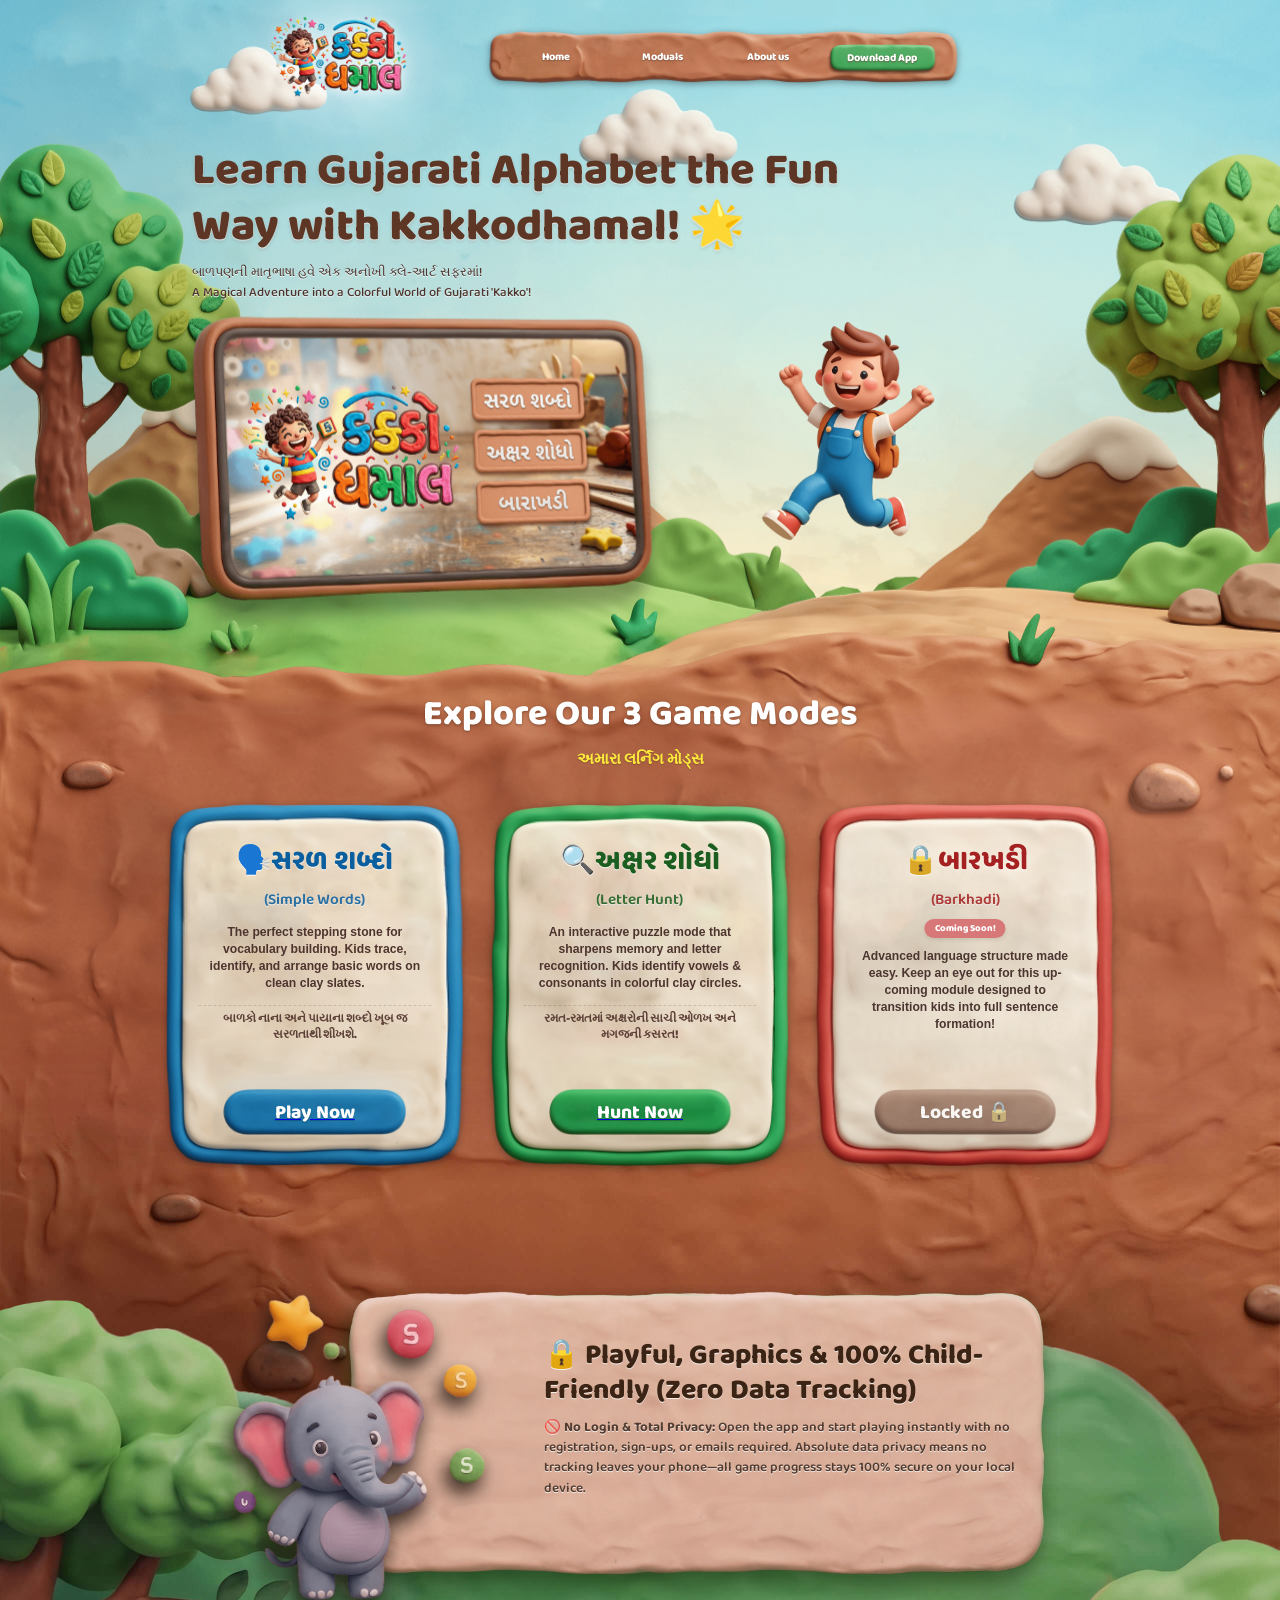
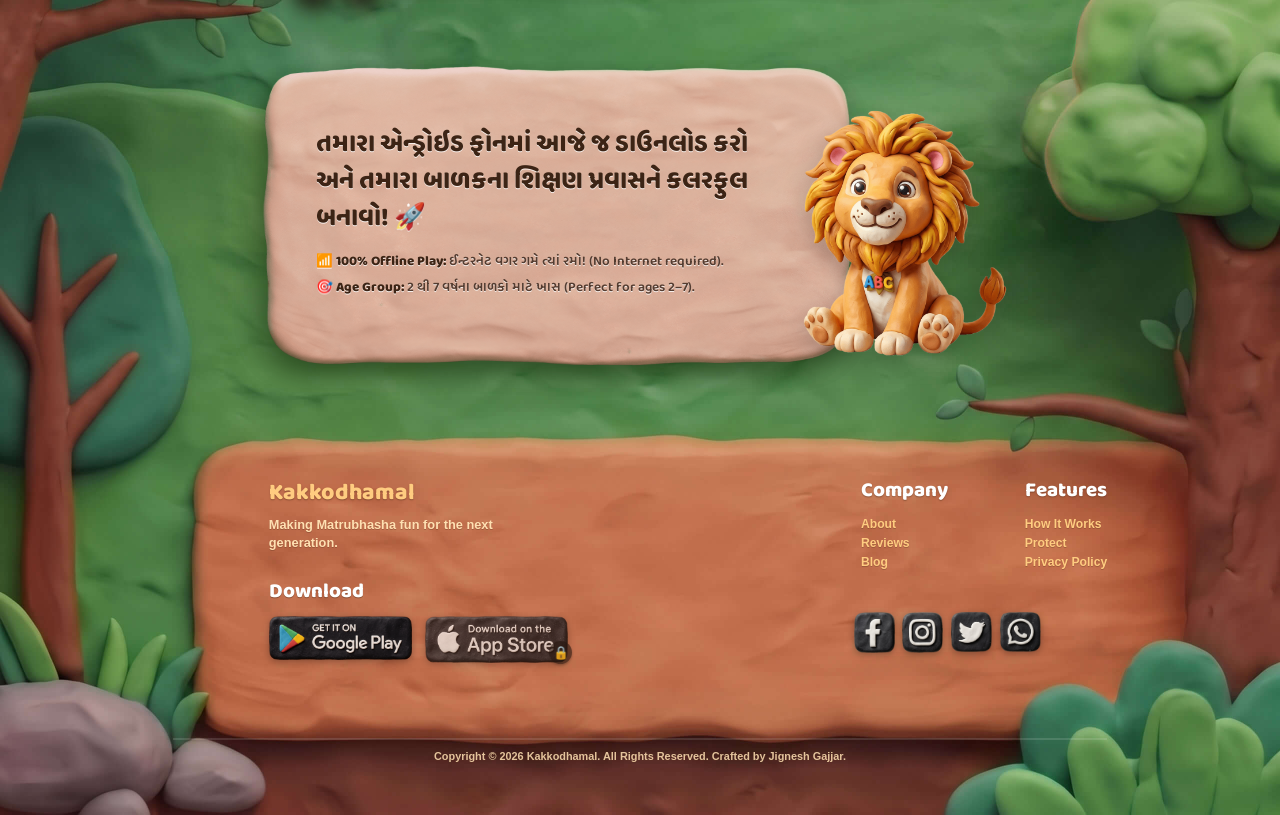
==== commit 26976849: "Add files via upload" ====
--- a/index.html
+++ b/index.html
@@ -248,7 +248,7 @@
                 <h4 class="footer-col-title">Features</h4>
                 <a href="#how-it-works" class="footer-link">How It Works</a>
                 <a href="#protect" class="footer-link">Protect</a>
-                <a href="#privacy" class="footer-link">Privacy Policy</a>
+                <a href="privacy.html" class="footer-link">Privacy Policy</a>
               </div>
             </div>
             
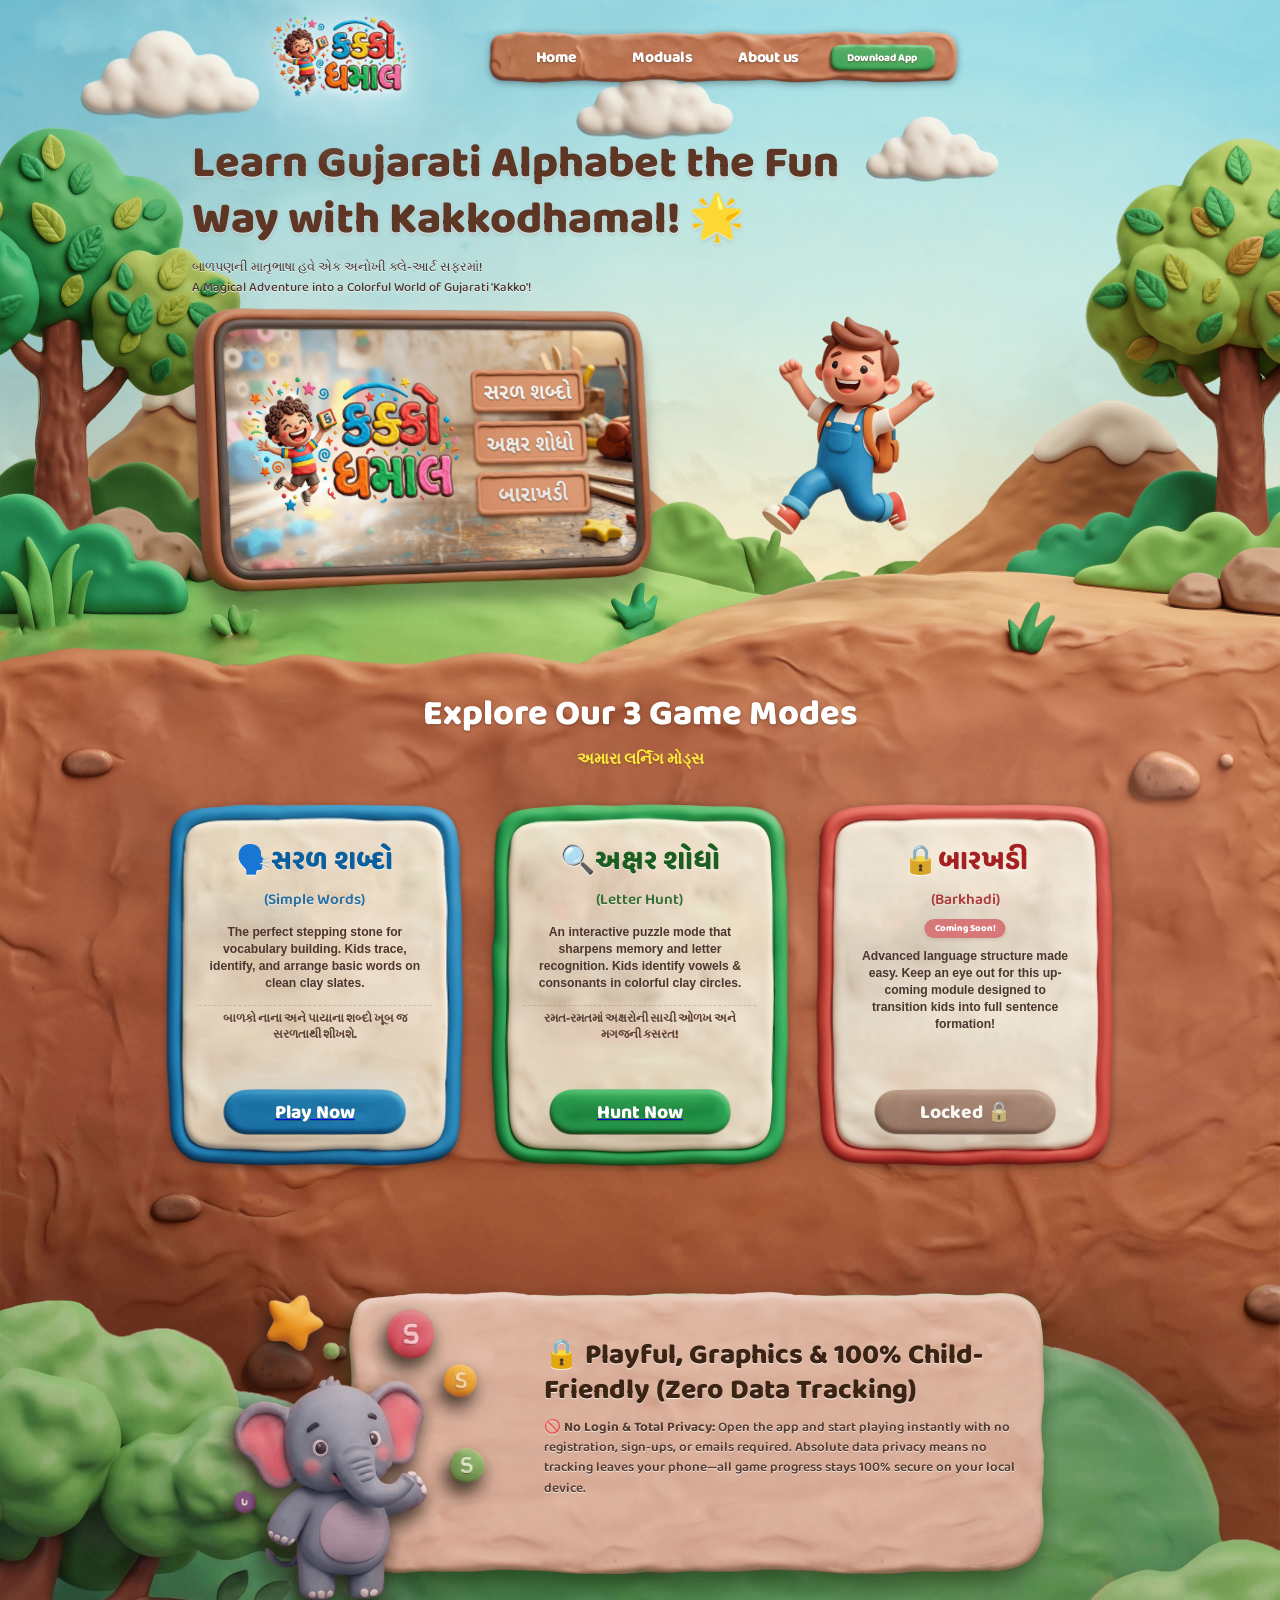
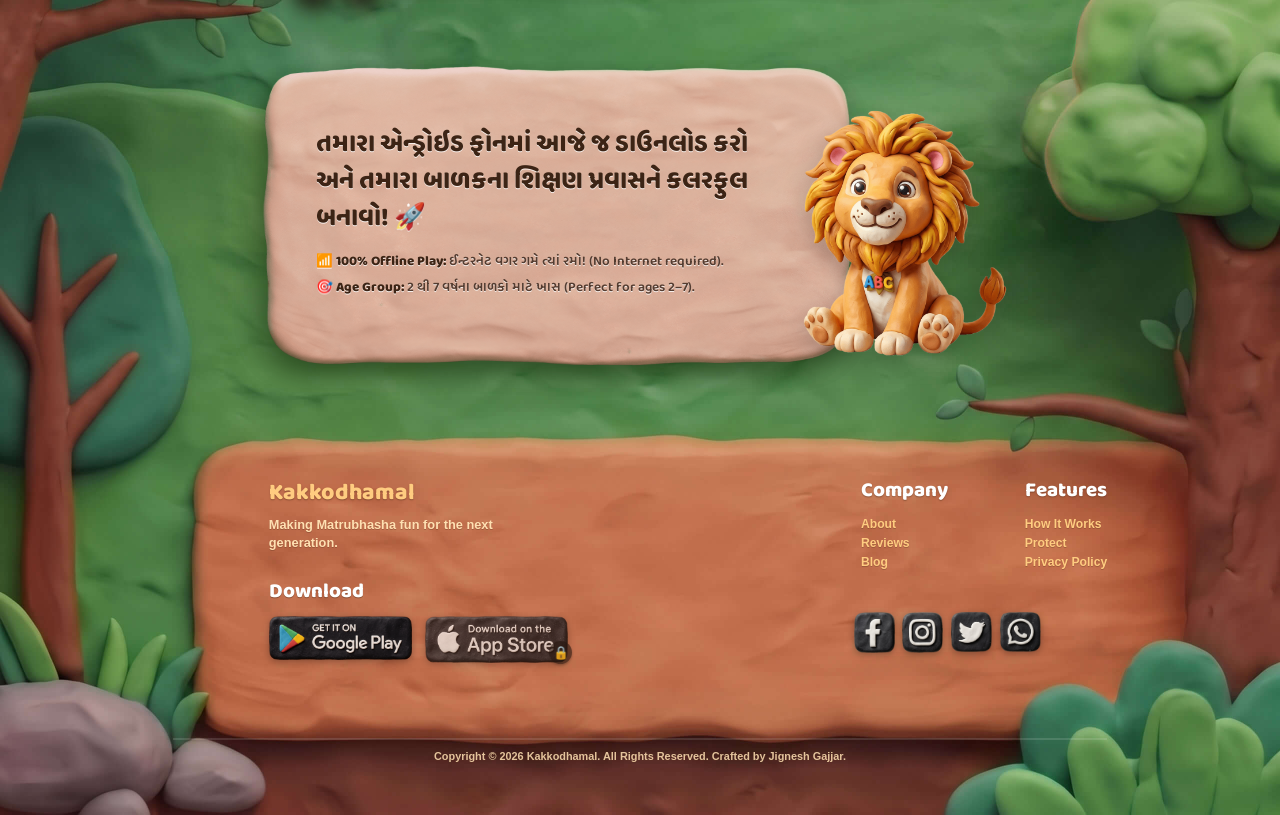
==== commit 3e20c492: "Add files via upload" ====
--- a/index.html
+++ b/index.html
@@ -10,7 +10,7 @@
   <link
     href="https://fonts.googleapis.com/css2?family=Baloo+Bhai+2:wght@600;800&family=Baloo+2:wght@600;800&display=swap"
     rel="stylesheet">
-  <link rel="stylesheet" href="style.css?v=23">
+  <link rel="stylesheet" href="style.css?v=34">
 </head>
 
 <body>
@@ -58,6 +58,13 @@
           </a>
         </nav>
       </header>
+
+      <!-- Mobile Hamburger Button -->
+      <button class="mobile-menu-btn" aria-label="Toggle Navigation Menu">
+        <span class="hamburger-line"></span>
+        <span class="hamburger-line"></span>
+        <span class="hamburger-line"></span>
+      </button>
     </div>
 
     <!-- Zone 1: Sky Hero Section (Background sky and clouds) -->
@@ -65,13 +72,12 @@
       <!-- Sky Background -->
       <img src="images/sky top.png" alt="Sky Background" class="sky-bg parallax-layer" data-speed-y="0.1"
         data-speed-x="0.05">
-
-      <!-- Back Content Wrapper (Clouds behind terrains) -->
-      <div class="content-wrapper back-content" id="cloud-container"></div>
     </section>
 
     <!-- Sky Foreground Layer (Stacked on top of Earth Section / Middle Panel) -->
     <div id="sky-foreground-container">
+      <!-- Back Content Wrapper (Clouds behind terrains) - Placed inside foreground container for correct mobile layering -->
+      <div class="content-wrapper back-content" id="cloud-container"></div>
       <!-- Left Terrain (landscape / hills with trees) -->
       <img src="images/land 02 copy 7.png" alt="Left Terrain" class="terrain-left parallax-layer" data-speed-y="0.15"
         data-speed-x="0.08">
@@ -318,61 +324,68 @@
     <div class="privacy-card">
       <button id="close-privacy" class="privacy-close-btn" aria-label="Close privacy policy">&times;</button>
       <div class="privacy-content">
-        <h1 class="privacy-title">Privacy Policy for Kakko Dhamal</h1>
-        <p class="privacy-date">Last Updated: June 26, 2026</p>
+        <h1 class="privacy-title">Privacy Policy</h1>
+        <p class="privacy-date">Last Updated: June 2026</p>
         
         <div class="privacy-scroll-area">
-          <p class="privacy-intro">Kakko Dhamal ("we," "our," or "us") is committed to protecting the privacy of our users, especially young children. This Privacy Policy explains how we handle information in connection with our mobile application, Kakko Dhamal (the "App").</p>
-          <p class="privacy-intro">Because our App is designed specifically for children, we take extra precautions to protect their safety and privacy online. We strictly adhere to Google Play’s Families Policy and applicable child protection regulations.</p>
-          
-          <div class="privacy-section">
-            <h2 class="privacy-section-title">1. Information We Do Not Collect (Children's Privacy)</h2>
-            <p class="privacy-section-body">Kakko Dhamal is designed strictly as a safe, family-friendly educational game for kids.</p>
-            <p class="privacy-section-body"><strong>No Personal Data:</strong> We do not knowingly collect, store, or solicit any personally identifiable information (such as names, email addresses, phone numbers, or precise physical locations) from children.</p>
-            <p class="privacy-section-body"><strong>No Personalized Ads Data:</strong> Because our app targets children, we explicitly disable the tracking of the Android Advertising Identifier (AAID) and do not pass any user-tracking data to ad networks.</p>
-            <p class="privacy-section-body"><strong>No Account Creation:</strong> Children can play the entire app without creating an account or logging in.</p>
-          </div>
-          
-          <div class="privacy-section">
-            <h2 class="privacy-section-title">2. Information Collected Automatically</h2>
-            <p class="privacy-section-body">To help us maintain the gaming experience, provide sound effects, and track progression milestones, the App processes minimal, non-personal technical data:</p>
-            <p class="privacy-section-body"><strong>Local Game Progress:</strong> Your child's unlocked levels and simple words mastered are stored locally right on your Android device. This data stays on your device and is never uploaded to an external server. No scores or high scores are tracked or stored anywhere.</p>
-            <p class="privacy-section-body"><strong>Device Performance Information:</strong> We may use standard anonymized operational tools (such as Google Play Console analytics) to review crashes or bugs. This information contains no personal data and is only used to maintain technical stability.</p>
-          </div>
-          
-          <div class="privacy-section">
-            <h2 class="privacy-section-title">3. Third-Party Services & Advertising</h2>
-            <p class="privacy-section-body">To help keep this educational app free to use, we display limited, child-safe advertisements. We enforce strict safety measures to keep the workspace secure and distraction-free for children:</p>
-            <p class="privacy-section-body"><strong>Strict "G" Content Rating:</strong> We only request contextual ads with a maximum content rating of G (General Audience). The ad content is filtered to ensure it is completely safe and appropriate for young children.</p>
-            <p class="privacy-section-body"><strong>No Behavioral or Targeted Advertising:</strong> All personalized ads, interest-based tracking, and remarketing are entirely disabled. Ads are served purely based on the context of the app, not your child’s history.</p>
-            <p class="privacy-section-body"><strong>Families Self-Certified Ad Networks:</strong> We only use Google Play Self-Certified Ads SDKs (such as Google AdMob configured for child-directed treatment). These providers may process non-personal data—such as ad impressions, clicks, and basic usage data—purely for operational purposes like ad frequency capping and fraud detection.</p>
-            <p class="privacy-section-body"><strong>External Links:</strong> Any functional external links (such as a link to rate us on the Play Store) or ad-click destinations are secured behind an adult-gated parental control mechanism to prevent accidental navigation by children.</p>
-          </div>
-          
-          <div class="privacy-section">
-            <h2 class="privacy-section-title">4. Data Retention and Security</h2>
-            <p class="privacy-section-body">Since we do not collect personal information, we do not store personal data on external cloud servers. All gameplay progression lives directly within the App storage on your physical device. If you delete or clear the App cache from your device settings, your local progress data will be permanently removed.</p>
-          </div>
-          
-          <div class="privacy-section">
-            <h2 class="privacy-section-title">5. Changes to This Privacy Policy</h2>
-            <p class="privacy-section-body">We may update our Privacy Policy from time to time to align with new feature releases or regulatory changes. We encourage parents to periodically review this page for any updates.</p>
+          <p class="privacy-intro">Welcome to Kakkodhamal, a fun and interactive Gujarati alphabet learning mobile application designed specifically for children. This Privacy Policy details how we treat information when you use our app.</p>
+          
+          <div class="privacy-section">
+            <h2 class="privacy-section-title">🛡️ Privacy Commitment</h2>
+            <p class="privacy-section-body">We prioritize your child's privacy. While Kakkodhamal does not directly collect, store, or transmit personal information, the app partner-integrates with third-party advertising providers to support the application.</p>
+          </div>
+          
+          <div class="privacy-section">
+            <h2 class="privacy-section-title">1. 100% Offline & Local Gameplay</h2>
+            <p class="privacy-section-body">Aside from fetching advertisements when an active internet connection is available, all learning progress, gameplay, and interactions remain stored 100% locally on your device.</p>
+          </div>
+          
+          <div class="privacy-section">
+            <h2 class="privacy-section-title">2. No Account Registration</h2>
+            <p class="privacy-section-body">There are no sign-ups, registrations, or profiles required to use our application. Children can start learning instantly without entering any personal identifiers, emails, names, or phone numbers.</p>
+          </div>
+          
+          <div class="privacy-section">
+            <h2 class="privacy-section-title">3. Advertising & Third-Party SDKs</h2>
+            <p class="privacy-section-body">To keep this app free, we display advertisements. We only partner with ad networks that support COPPA-compliant configurations for children's apps.</p>
+            <p class="privacy-section-body"><strong>Non-Personalized Ads Only:</strong> We explicitly configure our ad providers to serve non-personalized or contextually relevant ads to ensure children's behavior is not tracked across websites or apps.</p>
+            <p class="privacy-section-body">The ad networks may collect anonymous, technical device identifiers solely for ad frequency capping, contextual targeting, and fraud prevention.</p>
+          </div>
+          
+          <div class="privacy-section">
+            <h2 class="privacy-section-title">4. Children's Privacy Compliance (COPPA & Google Play Families)</h2>
+            <p class="privacy-section-body">Our app is designed to fully comply with the Children's Online Privacy Protection Act (COPPA) and Google Play Families Policies.</p>
+            <p class="privacy-section-body">We do not knowingly collect personal data from children under 13.</p>
+            <p class="privacy-section-body">All ad traffic is flagged as Child-Directed at the SDK level to disable behavioral tracking.</p>
+          </div>
+          
+          <div class="privacy-section">
+            <h2 class="privacy-section-title">5. Permissions</h2>
+            <p class="privacy-section-body">Depending on the ad network requirements, the app may utilize basic network access permissions (INTERNET and ACCESS_NETWORK_STATE) to fetch ads. It does not request access to sensitive features like your location, camera, microphone, or contacts.</p>
           </div>
           
           <div class="privacy-section">
             <h2 class="privacy-section-title">6. Contact Us</h2>
-            <p class="privacy-section-body">If you have any questions or feedback regarding this Privacy Policy or our child-safety practices, please contact us at:</p>
-            <p class="privacy-section-body"><strong>Email:</strong> <a href="mailto:hello.kakkodhamaal@gmail.com">hello.kakkodhamaal@gmail.com</a></p>
-            <p class="privacy-section-body"><strong>Location:</strong> Ahmedabad, Gujarat, India</p>
-          </div>
-          
-          <p class="privacy-footer-note">અક્ષરોની આ કલરફુલ અને મનોરંજક સફરમાં તમારા બાળક સાથે જોડાઓ! 🚀</p>
+            <p class="privacy-section-body">If you have any questions or feedback regarding this Privacy Policy or our advertising practices, please feel free to reach out to us at:</p>
+            <p class="privacy-section-body">✉️ <strong>Email:</strong> <a href="mailto:hello.kakkodhamaal@gmail.com">hello.kakkodhamaal@gmail.com</a></p>
+          </div>
         </div>
       </div>
     </div>
   </div>
 
-  <script src="app.js?v=20"></script>
+  <!-- Mobile Overlay Menu Drawer -->
+  <div id="mobile-menu-overlay" class="mobile-menu-overlay">
+    <button class="mobile-menu-close" id="close-mobile-menu" aria-label="Close Menu">&times;</button>
+    <div class="mobile-menu-content">
+      <a href="#site-container" class="mobile-nav-link">Home</a>
+      <a href="#zone-bottom" class="mobile-nav-link">Moduals</a>
+      <a href="#about" class="mobile-nav-link">About us</a>
+      <a href="#footer" class="mobile-nav-link mobile-download-btn">Download App</a>
+    </div>
+  </div>
+
+  <script src="app.js?v=26"></script>
 </body>
 
 </html>
--- a/style.css
+++ b/style.css
@@ -156,18 +156,34 @@
   transition: transform 0.25s cubic-bezier(0.175, 0.885, 0.32, 1.275);
 }
 
-.nav-item:hover {
-  transform: scale(1.08);
-}
-
-.nav-item:active {
-  transform: scale(0.95);
-}
-
+/* Regular links (Home, Moduals, About us) default to scaled up */
+.nav-item:not(.download-btn) {
+  transform: scale(1.45);
+}
+
+/* Regular links shrink on hover */
+.nav-item:not(.download-btn):hover {
+  transform: scale(1.15);
+}
+
+/* Regular links active pressed state */
+.nav-item:not(.download-btn):active {
+  transform: scale(1.0);
+}
+
+/* Download App button hover behaviors */
 .nav-item.download-btn {
   height: 64%;
   aspect-ratio: 345 / 137;
   top: 0.18vw;
+}
+
+.nav-item.download-btn:hover {
+  transform: scale(1.05);
+}
+
+.nav-item.download-btn:active {
+  transform: scale(0.95);
 }
 
 .nav-item-bg {
@@ -1681,37 +1697,664 @@
 /* Mobile responsive styling for privacy page */
 @media (max-width: 768px) {
   .privacy-card {
-    margin: 12vw auto 6vw auto;
-    padding: 6vw 5vw;
+    margin: 60px auto 30px auto !important;
+    padding: 25px 20px !important;
   }
 
   .privacy-title {
-    font-size: 6vw;
+    font-size: 28px !important;
   }
 
   .privacy-date {
-    font-size: 3.5vw;
+    font-size: 14px !important;
+    margin-bottom: 20px !important;
+    padding-bottom: 10px !important;
   }
 
   .privacy-intro {
-    font-size: 4vw;
+    font-size: 15px !important;
+    line-height: 1.5 !important;
   }
 
   .privacy-section-title {
-    font-size: 4.5vw;
+    font-size: 18px !important;
+    margin-top: 10px !important;
   }
 
   .privacy-section-body {
-    font-size: 3.8vw;
-  }
-
-  .privacy-footer-note {
-    font-size: 4.2vw;
+    font-size: 15px !important;
+    line-height: 1.5 !important;
   }
 
   .privacy-close-btn {
-    font-size: 6vw;
-    right: 5vw;
-    top: 4vw;
+    font-size: 20px !important;
+    right: 20px !important;
+    top: 20px !important;
+    width: 40px !important;
+    height: 40px !important;
+  }
+}
+
+/* Mobile Navigation Elements (Hidden on Desktop) */
+.mobile-menu-btn,
+.mobile-menu-overlay {
+  display: none;
+}
+
+/* Comprehensive Mobile & Tablet Responsive Layout (768px and below) */
+@media screen and (max-width: 768px) {
+  
+  /* --- Global Reset & Fluid Layouts --- */
+  #site-container {
+    width: 100%;
+    overflow-x: hidden;
+  }
+
+  /* --- Center container wrapper absolute height resolution fix --- */
+  .content-wrapper {
+    height: auto !important;
+  }
+
+  /* --- Zone 0: Header & Hamburger Menu --- */
+  #header-container {
+    position: relative !important;
+    width: 100% !important;
+    max-width: 100% !important;
+    top: 0 !important;
+    left: 0 !important;
+    transform: none !important;
+    background-color: #ffffff !important;
+    padding: 12px 20px !important;
+    box-shadow: 0 2px 8px rgba(0, 0, 0, 0.08) !important;
+    z-index: 110 !important;
+    display: flex !important;
+    justify-content: space-between !important;
+    align-items: center !important;
+  }
+
+  .header-logo-link {
+    width: 110px !important;
+    height: auto !important;
+    aspect-ratio: auto !important;
+  }
+
+  #navbar {
+    display: none !important;
+  }
+
+  /* Hamburger Menu Button */
+  .mobile-menu-btn {
+    display: flex !important;
+    flex-direction: column;
+    justify-content: space-between;
+    width: 30px;
+    height: 20px;
+    background: transparent;
+    border: none;
+    cursor: pointer;
+    z-index: 200;
+    padding: 0;
+  }
+
+  .hamburger-line {
+    width: 100%;
+    height: 3px;
+    background-color: #5d3625; /* Match theme deep brown */
+    border-radius: 2px;
+    transition: all 0.3s cubic-bezier(0.175, 0.885, 0.32, 1.275);
+  }
+
+  /* hamburger active animations */
+  .mobile-menu-btn.active .hamburger-line:nth-child(1) {
+    transform: translateY(8px) rotate(45deg);
+    background-color: #ffffff; /* Goes white on active menu */
+  }
+
+  .mobile-menu-btn.active .hamburger-line:nth-child(2) {
+    opacity: 0;
+  }
+
+  .mobile-menu-btn.active .hamburger-line:nth-child(3) {
+    transform: translateY(-9px) rotate(-45deg);
+    background-color: #ffffff; /* Goes white on active menu */
+  }
+
+  /* Mobile Drawer Overlay Drawer */
+  .mobile-menu-overlay {
+    position: fixed;
+    inset: 0;
+    background-color: rgba(93, 64, 55, 0.96); /* Warm clay brown overlay */
+    backdrop-filter: blur(8px);
+    display: flex;
+    justify-content: center;
+    align-items: center;
+    z-index: 180;
+    opacity: 0;
+    pointer-events: none;
+    transition: opacity 0.3s ease;
+  }
+
+  .mobile-menu-overlay.active {
+    opacity: 1;
+    pointer-events: auto;
+  }
+
+  .mobile-menu-close {
+    position: absolute;
+    top: 20px;
+    right: 25px;
+    background: transparent;
+    border: none;
+    color: #ffffff;
+    font-size: 38px;
+    cursor: pointer;
+    font-family: 'Baloo 2', sans-serif;
+  }
+
+  .mobile-menu-content {
+    display: flex;
+    flex-direction: column;
+    align-items: center;
+    gap: 25px;
+    width: 100%;
+    padding: 20px;
+  }
+
+  .mobile-nav-link {
+    font-family: 'Baloo Bhai 2', 'Baloo 2', sans-serif;
+    font-weight: 800;
+    font-size: 24px;
+    color: #ffffff;
+    text-decoration: none;
+    text-shadow: 0 1px 3px rgba(0, 0, 0, 0.3);
+    transition: transform 0.25s ease, color 0.2s ease;
+  }
+
+  .mobile-nav-link:hover, .mobile-nav-link:active {
+    color: #ffeb3b;
+    transform: scale(1.08);
+  }
+
+  .mobile-nav-link.mobile-download-btn {
+    background: #ffcc80;
+    color: #5d3625;
+    padding: 8px 24px;
+    border-radius: 18px;
+    box-shadow: 0 4px 8px rgba(0, 0, 0, 0.15);
+    text-shadow: none;
+  }
+
+  /* --- Zone 1: Sky Hero Section Stack --- */
+  #zone-sky {
+    display: none !important;
+  }
+
+  #sky-foreground-container {
+    position: relative !important;
+    height: auto !important;
+    aspect-ratio: auto !important;
+    display: flex !important;
+    flex-direction: column !important;
+    align-items: center !important;
+    padding: 30px 20px 80px 20px !important;
+    background-image: url('images/sky top.png') !important;
+    background-size: 100% 100% !important;
+    background-position: top center !important;
+    overflow: visible !important;
+    z-index: 20 !important;
+  }
+
+  #cloud-container {
+    height: auto !important;
+    top: 0 !important;
+    bottom: 0 !important;
+    left: 0 !important;
+    right: 0 !important;
+    position: absolute !important;
+    width: 100% !important;
+    z-index: 1 !important;
+  }
+
+  .dynamic-cloud {
+    position: absolute !important;
+    left: 0 !important;
+    pointer-events: none !important;
+    z-index: 1 !important;
+  }
+
+  .content-wrapper.front-content {
+    position: relative !important;
+    height: auto !important;
+    display: flex !important;
+    flex-direction: column !important;
+    align-items: center !important;
+    gap: 30px !important;
+  }
+
+  /* Hero Headline Stack */
+  .hero-title-wrap {
+    position: relative !important;
+    left: auto !important;
+    top: auto !important;
+    width: 100% !important;
+    text-align: center !important;
+    margin-bottom: 5px !important;
+    order: 1 !important; /* Text comes first */
+  }
+
+  .hero-title {
+    font-size: 32px !important;
+    line-height: 1.3 !important;
+  }
+
+  .hero-subtitle-wrap {
+    position: relative !important;
+    left: auto !important;
+    top: auto !important;
+    width: 100% !important;
+    text-align: center !important;
+    margin-bottom: 20px !important;
+    order: 2 !important; /* Text comes first */
+  }
+
+  .hero-subtitle {
+    font-size: 15px !important;
+    line-height: 1.5 !important;
+  }
+
+  /* Floating Clay Tablet Stack */
+  .tab-frame-wrap {
+    position: relative !important;
+    left: auto !important;
+    top: auto !important;
+    width: 86vw !important;
+    height: auto !important;
+    aspect-ratio: 2000 / 1071 !important;
+    margin: 10px auto 30px auto !important;
+    order: 3 !important; /* Tablet second */
+  }
+
+  /* Jumping Boy Mascot position relative below tablet */
+  .boy-char-wrap {
+    position: absolute !important;
+    right: 5% !important;
+    bottom: -15px !important;
+    width: 80px !important;
+    height: auto !important;
+    aspect-ratio: auto !important;
+    z-index: 6 !important;
+    order: 4 !important; /* Boy third */
+  }
+
+  .boy-char {
+    width: 100% !important;
+    height: auto !important;
+  }
+
+  /* Terrains positioning inside the vertical layout */
+  .terrain-left {
+    position: absolute !important;
+    width: 100% !important;
+    height: auto !important; /* Prevent stretching */
+    left: 0 !important;
+    bottom: 0 !important;
+    display: block !important;
+  }
+
+  .terrain-right {
+    display: none !important; /* Hide terrain-right on mobile */
+  }
+
+  .bottom-transition-overlay {
+    position: absolute !important;
+    bottom: -36vw !important;
+    left: 0 !important;
+    width: 100% !important;
+    height: auto !important;
+    aspect-ratio: 2560 / 1130 !important;
+    z-index: 25 !important;
+  }
+
+  /* --- Zone 2 & 3: Flow Layout for Earth & Valley --- */
+  #zone-bottom {
+    position: relative !important;
+    z-index: 5 !important;
+    aspect-ratio: auto !important;
+    height: auto !important;
+    margin-top: -10vw !important; /* Overlaps transition overlay correctly */
+    padding: 38vw 16px 40px 16px !important; /* Moved down to prevent overlapping with wavy clay border */
+    background-image: url('images/sec2&3.jpg');
+    background-size: cover;
+    background-position: top center;
+    display: flex !important;
+    flex-direction: column !important;
+    align-items: center !important;
+    gap: 50px !important;
+  }
+
+  /* Hide the static background image element since section background cover is used */
+  .bottom-bg {
+    display: none !important;
+  }
+
+  /* --- Section 2: Explore Our 3 Game Modes --- */
+  .explore-sec {
+    position: relative !important;
+    top: auto !important;
+    left: auto !important;
+    transform: none !important;
+    width: 100% !important;
+    max-width: 420px;
+    margin: 0 auto !important;
+  }
+
+  .bottom-title {
+    font-size: 28px !important;
+    text-align: center !important;
+  }
+
+  .bottom-subtitle {
+    font-size: 18px !important;
+    margin-bottom: 25px !important;
+    text-align: center !important;
+  }
+
+  .explore-grid {
+    grid-template-columns: 1fr !important;
+    gap: 30px !important;
+    max-width: 420px;
+    margin: 0 auto;
+    height: auto !important;
+  }
+
+  .explore-card {
+    padding: 35px 25px 95px 25px !important;
+    height: auto !important;
+    aspect-ratio: unset !important;
+  }
+
+  .explore-card .card-inner-content {
+    height: auto !important;
+    gap: 12px !important;
+  }
+
+  .card-title {
+    font-size: 26px !important;
+    line-height: 1.25 !important;
+  }
+
+  .eng-sub {
+    font-size: 16px !important;
+  }
+
+  .explore-card .card-body {
+    font-size: 16px !important;
+    line-height: 1.5 !important;
+    width: 92% !important;
+  }
+
+  .explore-card .card-hook {
+    font-size: 15px !important;
+    line-height: 1.4 !important;
+    margin-top: 5px !important;
+  }
+
+  .explore-card .card-btn,
+  .explore-card .card-btn-disabled {
+    position: absolute !important;
+    bottom: 22px !important;
+    width: 76.5% !important;
+  }
+
+  .explore-card .card-btn-text {
+    font-size: 18px !important;
+  }
+
+  /* --- Section 3: Callout Block (Elephant & Owl) --- */
+  .callout-sec {
+    position: relative !important;
+    top: auto !important;
+    left: auto !important;
+    transform: none !important;
+    width: 100% !important;
+    max-width: 420px;
+    height: auto !important;
+    flex-direction: column !important;
+    gap: 20px !important;
+    background: #f7ede2;
+    border: 5px solid #d4a373;
+    border-radius: 28px;
+    padding: 30px 20px 25px 20px !important;
+    box-shadow: inset 0 2px 5px rgba(255, 255, 255, 0.7), 0 6px 12px rgba(0, 0, 0, 0.15);
+  }
+
+  /* Hide callout-bg since it stretches poorly */
+  .callout-bg {
+    display: none !important;
+  }
+
+  .callout-images {
+    position: relative !important;
+    width: 100% !important;
+    height: 160px !important;
+    display: flex !important;
+    justify-content: center !important;
+  }
+
+  .elephant-img {
+    position: relative !important;
+    left: auto !important;
+    top: auto !important;
+    width: 180px !important;
+    height: auto !important;
+    animation: elephantFloat 5s ease-in-out infinite;
+  }
+
+  .callout-text-block {
+    position: relative !important;
+    right: auto !important;
+    top: auto !important;
+    transform: none !important;
+    width: 100% !important;
+    text-align: center !important;
+    align-items: center !important;
+    gap: 10px !important;
+  }
+
+  .callout-title {
+    font-size: 20px !important;
+    text-align: center !important;
+  }
+
+  .callout-body {
+    font-size: 14px !important;
+    text-align: center !important;
+  }
+
+  /* --- Section 4: Valley Card --- */
+  .valley-wrapper {
+    position: relative !important;
+    width: 100% !important;
+    max-width: 420px;
+    height: auto !important;
+    display: flex !important;
+    flex-direction: column !important;
+    align-items: center !important;
+    gap: 20px !important;
+    padding: 0 !important;
+  }
+
+  .valley-card-container {
+    position: relative !important;
+    left: auto !important;
+    top: auto !important;
+    transform: none !important;
+    width: 100% !important;
+    height: auto !important;
+    aspect-ratio: auto !important;
+    background: #efebe9;
+    border: 5px solid #a1887f;
+    border-radius: 28px;
+    padding: 30px 20px !important;
+    box-shadow: inset 0 2px 5px rgba(255, 255, 255, 0.7), 0 6px 12px rgba(0, 0, 0, 0.15);
+  }
+
+  /* Hide raw clay frame for card wrapper on mobile to stack layout correctly */
+  .valley-card-bg {
+    display: none !important;
+  }
+
+  .valley-card-text {
+    width: 100% !important;
+    margin-top: 0 !important;
+  }
+
+  .valley-card-title {
+    font-size: 18px !important;
+    text-align: center !important;
+    margin-bottom: 15px !important;
+  }
+
+  .valley-card-subtitle {
+    align-items: center !important;
+    gap: 10px !important;
+    padding-left: 0 !important;
+  }
+
+  .subtitle-item {
+    font-size: 14px !important;
+    text-align: center !important;
+  }
+
+  /* Lion mascot stacked at the bottom of the section */
+  .valley-lion-img {
+    position: relative !important;
+    right: auto !important;
+    top: auto !important;
+    width: 130px !important;
+    height: 130px !important;
+    margin: 10px 0 !important;
+  }
+
+  /* --- Section 5: Footer --- */
+  .site-footer {
+    position: relative !important;
+    top: auto !important;
+    left: auto !important;
+    width: 100% !important;
+    max-width: 420px;
+    height: auto !important;
+    padding: 40px 20px 20px 20px !important;
+    background: rgba(90, 50, 30, 0.95);
+    border: 5px solid #d7ccc8;
+    border-radius: 28px;
+    box-shadow: 0 6px 15px rgba(0, 0, 0, 0.2);
+  }
+
+  .footer-top {
+    flex-direction: column !important;
+    align-items: center !important;
+    gap: 30px !important;
+  }
+
+  .footer-brand-col {
+    width: 100% !important;
+    text-align: center !important;
+    padding-left: 0 !important;
+    display: flex !important;
+    flex-direction: column !important;
+    align-items: center !important;
+  }
+
+  .footer-brand-title {
+    font-size: 24px !important;
+    margin-bottom: 10px !important;
+  }
+
+  .footer-brand-desc {
+    font-size: 14px !important;
+    width: 90% !important;
+  }
+
+  .footer-menu-cols {
+    width: 100% !important;
+    align-items: center !important;
+    gap: 30px !important;
+  }
+
+  .footer-links-grid {
+    justify-content: center !important;
+    gap: 40px !important;
+  }
+
+  .footer-col {
+    align-items: center !important;
+  }
+
+  .footer-col-title {
+    font-size: 20px !important;
+    margin-bottom: 10px !important;
+  }
+
+  .footer-link {
+    font-size: 15px !important;
+  }
+
+  .footer-download-section {
+    width: 100% !important;
+    margin-top: 10px !important;
+    display: flex !important;
+    flex-direction: column !important;
+    align-items: center !important;
+  }
+
+  .download-title {
+    font-size: 20px !important;
+    text-align: center !important;
+    margin-bottom: 15px !important;
+  }
+
+  .download-buttons {
+    justify-content: center !important;
+    gap: 15px !important;
+  }
+
+  .store-btn-img {
+    width: 140px !important;
+  }
+
+  .footer-social-section {
+    width: 100% !important;
+    justify-content: center !important;
+    padding-right: 0 !important;
+    margin-top: 20px !important;
+    gap: 15px !important;
+  }
+
+  .social-link-item img {
+    width: 42px !important;
+  }
+
+  .footer-bottom {
+    margin-top: 25px !important;
+    align-items: center !important;
+  }
+
+  /* Back to Top Arrow floating at bottom right on mobile */
+  .back-to-top-arrow {
+    width: 44px !important;
+    height: 44px !important;
+    bottom: 20px !important;
+    right: 20px !important;
+    background: #5d4037 !important;
+    border-radius: 50% !important;
+    border: 2px solid #ffcc80 !important;
+    box-shadow: 0 4px 10px rgba(0, 0, 0, 0.25) !important;
+  }
+
+  .back-to-top-arrow svg {
+    width: 24px !important;
+    height: 24px !important;
+    stroke: #ffcc80 !important;
   }
 }
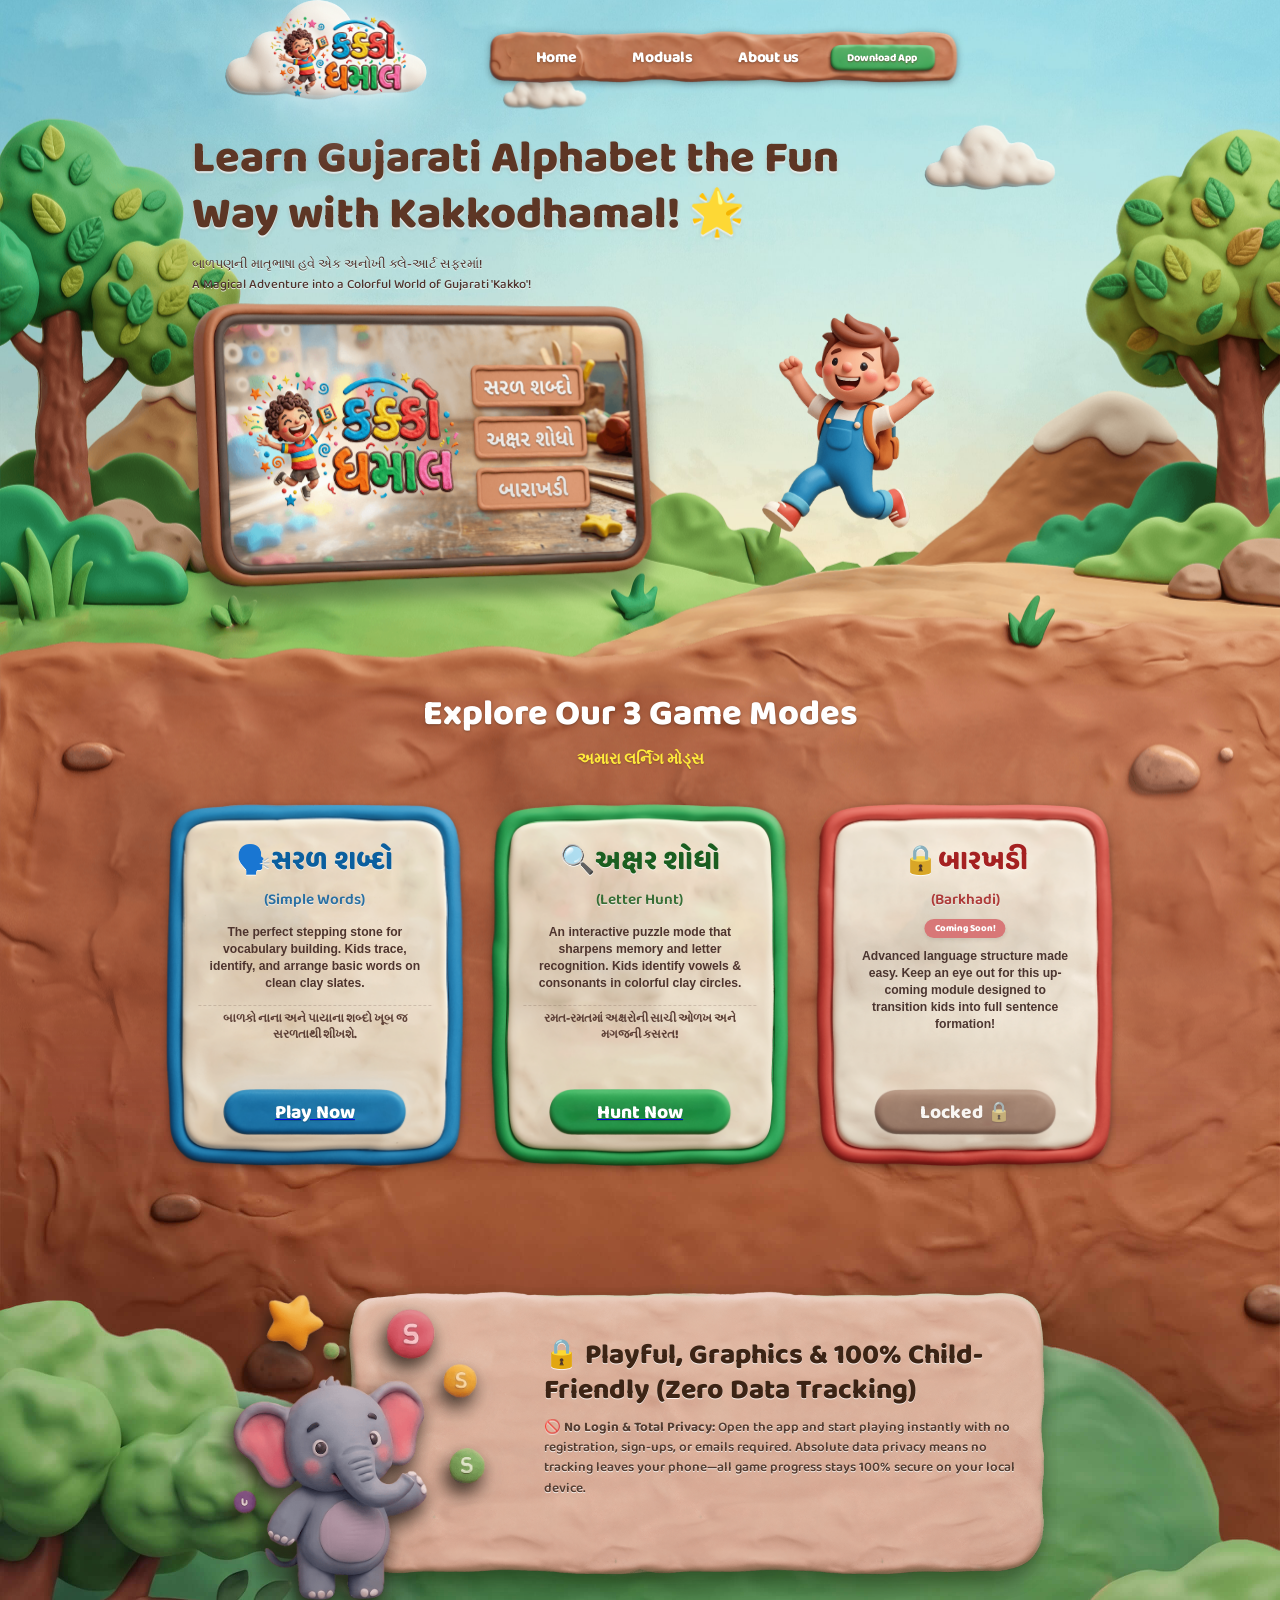
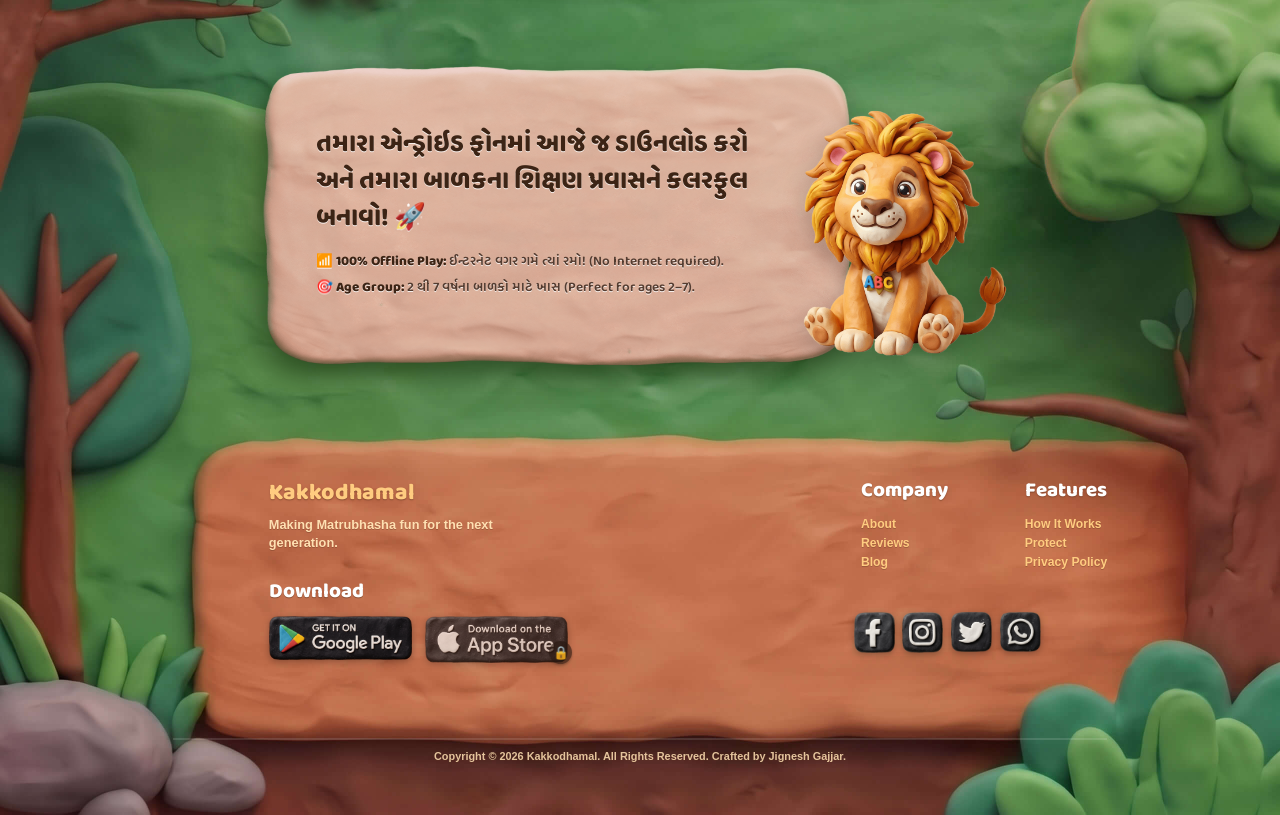
==== commit fdba2cdd: "Add files via upload" ====
--- a/index.html
+++ b/index.html
@@ -10,7 +10,7 @@
   <link
     href="https://fonts.googleapis.com/css2?family=Baloo+Bhai+2:wght@600;800&family=Baloo+2:wght@600;800&display=swap"
     rel="stylesheet">
-  <link rel="stylesheet" href="style.css?v=34">
+  <link rel="stylesheet" href="style.css?v=35">
 </head>
 
 <body>
@@ -70,7 +70,7 @@
     <!-- Zone 1: Sky Hero Section (Background sky and clouds) -->
     <section id="zone-sky" class="parallax-section">
       <!-- Sky Background -->
-      <img src="images/sky top.png" alt="Sky Background" class="sky-bg parallax-layer" data-speed-y="0.1"
+      <img src="images/sky top.jpg" alt="Sky Background" class="sky-bg parallax-layer" data-speed-y="0.1"
         data-speed-x="0.05">
     </section>
 
@@ -284,8 +284,6 @@
       </footer>
     </section>
 
-
-
   </div>
 
   <!-- About Us Popup Modal -->
@@ -310,7 +308,7 @@
           
           <div class="popup-section">
             <h4 class="popup-section-title">🔒 સંપૂર્ણ સુરક્ષિત (100% Child-Safe)</h4>
-            <p class="popup-section-body">કોઈ લોગ-ઈન નહીં, કોઈ ડેટા ટ્રેકિંગ નહીં અને કોઈ એડ્સ નહીં! બાળકો માટે તદ્દન સુરક્ષિત અને ઈન્ટરનેટ વગર (Offline) પણ ચાલે તેવી એક અનોખી શૈક્ષણિક એપ.</p>
+            <p class="popup-section-body">કોઈ લોગ-ઈન નહીં, કોઈ અંગત ડેટા ટ્રેકિંગ નહીં અને બાળકો માટે સંપૂર્ણ સુરક્ષિત શૈક્ષણિક એપ! બાળકો માટે તદ્દન સુરક્ષિત અને ઈન્ટરનેટ વગર (Offline) પણ ચાલે તેવી એક અનોખી શૈક્ષણિક એપ.</p>
           </div>
           
           <p class="popup-footer-text">અક્ષરોની આ કલરફુલ અને મનોરંજક સફરમાં તમારા બાળક સાથે જોડાઓ! 🚀</p>
@@ -332,12 +330,12 @@
           
           <div class="privacy-section">
             <h2 class="privacy-section-title">🛡️ Privacy Commitment</h2>
-            <p class="privacy-section-body">We prioritize your child's privacy. While Kakkodhamal does not directly collect, store, or transmit personal information, the app partner-integrates with third-party advertising providers to support the application.</p>
-          </div>
-          
-          <div class="privacy-section">
-            <h2 class="privacy-section-title">1. 100% Offline & Local Gameplay</h2>
-            <p class="privacy-section-body">Aside from fetching advertisements when an active internet connection is available, all learning progress, gameplay, and interactions remain stored 100% locally on your device.</p>
+            <p class="privacy-section-body">We prioritize your child's privacy. While Kakkodhamal does not directly collect, store, or transmit personal identifiers (like names or emails), the app integrates with trusted third-party services (Google Firebase and approved Ad Networks) to support the application, monitor stability, and improve the learning experience.</p>
+          </div>
+          
+          <div class="privacy-section">
+            <h2 class="privacy-section-title">1. Gameplay & Local Storage</h2>
+            <p class="privacy-section-body">All learning progress, gameplay, and interactions remain stored 100% locally on your device. The app only utilizes network data to securely fetch non-personalized advertisements, log crash data, and track basic operational app performance metrics.</p>
           </div>
           
           <div class="privacy-section">
@@ -346,27 +344,28 @@
           </div>
           
           <div class="privacy-section">
-            <h2 class="privacy-section-title">3. Advertising & Third-Party SDKs</h2>
-            <p class="privacy-section-body">To keep this app free, we display advertisements. We only partner with ad networks that support COPPA-compliant configurations for children's apps.</p>
-            <p class="privacy-section-body"><strong>Non-Personalized Ads Only:</strong> We explicitly configure our ad providers to serve non-personalized or contextually relevant ads to ensure children's behavior is not tracked across websites or apps.</p>
-            <p class="privacy-section-body">The ad networks may collect anonymous, technical device identifiers solely for ad frequency capping, contextual targeting, and fraud prevention.</p>
+            <h2 class="privacy-section-title">3. Third-Party SDKs, Advertising & Analytics</h2>
+            <p class="privacy-section-body">To keep this app free and maintain its performance, we use industry-standard developer tools. These third-party networks may process limited, anonymous technical data:</p>
+            <p class="privacy-section-body"><strong>Non-Personalized Ads Only:</strong> We display contextually relevant advertisements and explicitly configure our ad providers to serve non-personalized ads. The ad networks may collect anonymous, technical device identifiers solely for ad frequency capping, contextual targeting, and fraud prevention. No behavioral tracking across other websites or apps occurs.</p>
+            <p class="privacy-section-body"><strong>Google Firebase Analytics:</strong> We use this to understand general app usage (e.g., which screens are opened, app updates). It tracks anonymous event data and technical device details for internal operational metrics only.</p>
+            <p class="privacy-section-body"><strong>Google Firebase Crashlytics:</strong> To fix bugs and prevent crashes, Crashlytics automatically collects anonymous stack traces, device models, and operating system versions when an error occurs.</p>
           </div>
           
           <div class="privacy-section">
             <h2 class="privacy-section-title">4. Children's Privacy Compliance (COPPA & Google Play Families)</h2>
-            <p class="privacy-section-body">Our app is designed to fully comply with the Children's Online Privacy Protection Act (COPPA) and Google Play Families Policies.</p>
+            <p class="privacy-section-body">Our app is built to strictly comply with the Children's Online Privacy Protection Act (COPPA) and Google Play Families Policies.</p>
             <p class="privacy-section-body">We do not knowingly collect personal data from children under 13.</p>
-            <p class="privacy-section-body">All ad traffic is flagged as Child-Directed at the SDK level to disable behavioral tracking.</p>
+            <p class="privacy-section-body">All ad traffic and Firebase services are explicitly flagged as Child-Directed at the SDK level to disable demographic data collection, personalized advertising, and remarketing features.</p>
           </div>
           
           <div class="privacy-section">
             <h2 class="privacy-section-title">5. Permissions</h2>
-            <p class="privacy-section-body">Depending on the ad network requirements, the app may utilize basic network access permissions (INTERNET and ACCESS_NETWORK_STATE) to fetch ads. It does not request access to sensitive features like your location, camera, microphone, or contacts.</p>
+            <p class="privacy-section-body">The app utilizes basic network access permissions (INTERNET and ACCESS_NETWORK_STATE) to fetch ads and securely transmit anonymous diagnostics. It does not request access to sensitive device permissions like your location, camera, microphone, local storage, or contacts.</p>
           </div>
           
           <div class="privacy-section">
             <h2 class="privacy-section-title">6. Contact Us</h2>
-            <p class="privacy-section-body">If you have any questions or feedback regarding this Privacy Policy or our advertising practices, please feel free to reach out to us at:</p>
+            <p class="privacy-section-body">If you have any questions or feedback regarding this Privacy Policy or our development practices, please feel free to reach out to us at:</p>
             <p class="privacy-section-body">✉️ <strong>Email:</strong> <a href="mailto:hello.kakkodhamaal@gmail.com">hello.kakkodhamaal@gmail.com</a></p>
           </div>
         </div>
--- a/style.css
+++ b/style.css
@@ -1500,51 +1500,69 @@
 /* Modal Responsive adjustments */
 @media (max-width: 768px) {
   .popup-card {
-    width: 90vw;
-    height: auto;
-    aspect-ratio: auto;
-    padding: 6vw 4vw;
-    background: url('images/tab.png') no-repeat center center;
-    background-size: 100% 100%;
+    width: 92vw !important;
+    max-width: 500px !important;
+    height: auto !important;
+    aspect-ratio: auto !important;
+    padding: 25px 20px !important;
+    background: #efebe9 !important;
+    border: 5px solid #a1887f !important;
+    border-radius: 28px !important;
+    box-shadow: inset 0 2px 5px rgba(255, 255, 255, 0.7), 0 6px 12px rgba(0, 0, 0, 0.15) !important;
   }
 
   .popup-bg {
-    display: none;
+    display: none !important;
   }
 
   .popup-content {
-    width: 100%;
-    height: auto;
+    width: 100% !important;
+    height: auto !important;
+    padding: 0 !important;
   }
 
   .popup-title {
-    font-size: 5vw;
-    margin-bottom: 3vw;
+    font-size: 22px !important;
+    margin-bottom: 15px !important;
+    padding-bottom: 8px !important;
+  }
+
+  .popup-scroll-area {
+    padding-right: 8px !important;
+    gap: 12px !important;
+    max-height: 60vh !important;
+    overflow-y: auto !important;
   }
 
   .popup-body {
-    font-size: 3.5vw;
+    font-size: 15px !important;
+    line-height: 1.5 !important;
+    margin-bottom: 5px !important;
   }
 
   .popup-section-title {
-    font-size: 3.8vw;
+    font-size: 17px !important;
+    margin-bottom: 4px !important;
   }
 
   .popup-section-body {
-    font-size: 3.4vw;
+    font-size: 14px !important;
+    line-height: 1.5 !important;
   }
 
   .popup-footer-text {
-    font-size: 3.8vw;
-    margin-top: 2vw;
+    font-size: 15px !important;
+    margin-top: 10px !important;
+    line-height: 1.5 !important;
   }
 
   .popup-close-btn {
-    width: 8vw;
-    height: 8vw;
-    font-size: 4vw;
-    right: 2vw;
-    top: 2vw;
+    width: 36px !important;
+    height: 36px !important;
+    font-size: 22px !important;
+    right: 12px !important;
+    top: 12px !important;
+    line-height: 32px !important;
   }
 }
 
@@ -1897,7 +1915,7 @@
     flex-direction: column !important;
     align-items: center !important;
     padding: 30px 20px 80px 20px !important;
-    background-image: url('images/sky top.png') !important;
+    background-image: url('images/sky top.jpg') !important;
     background-size: 100% 100% !important;
     background-position: top center !important;
     overflow: visible !important;
